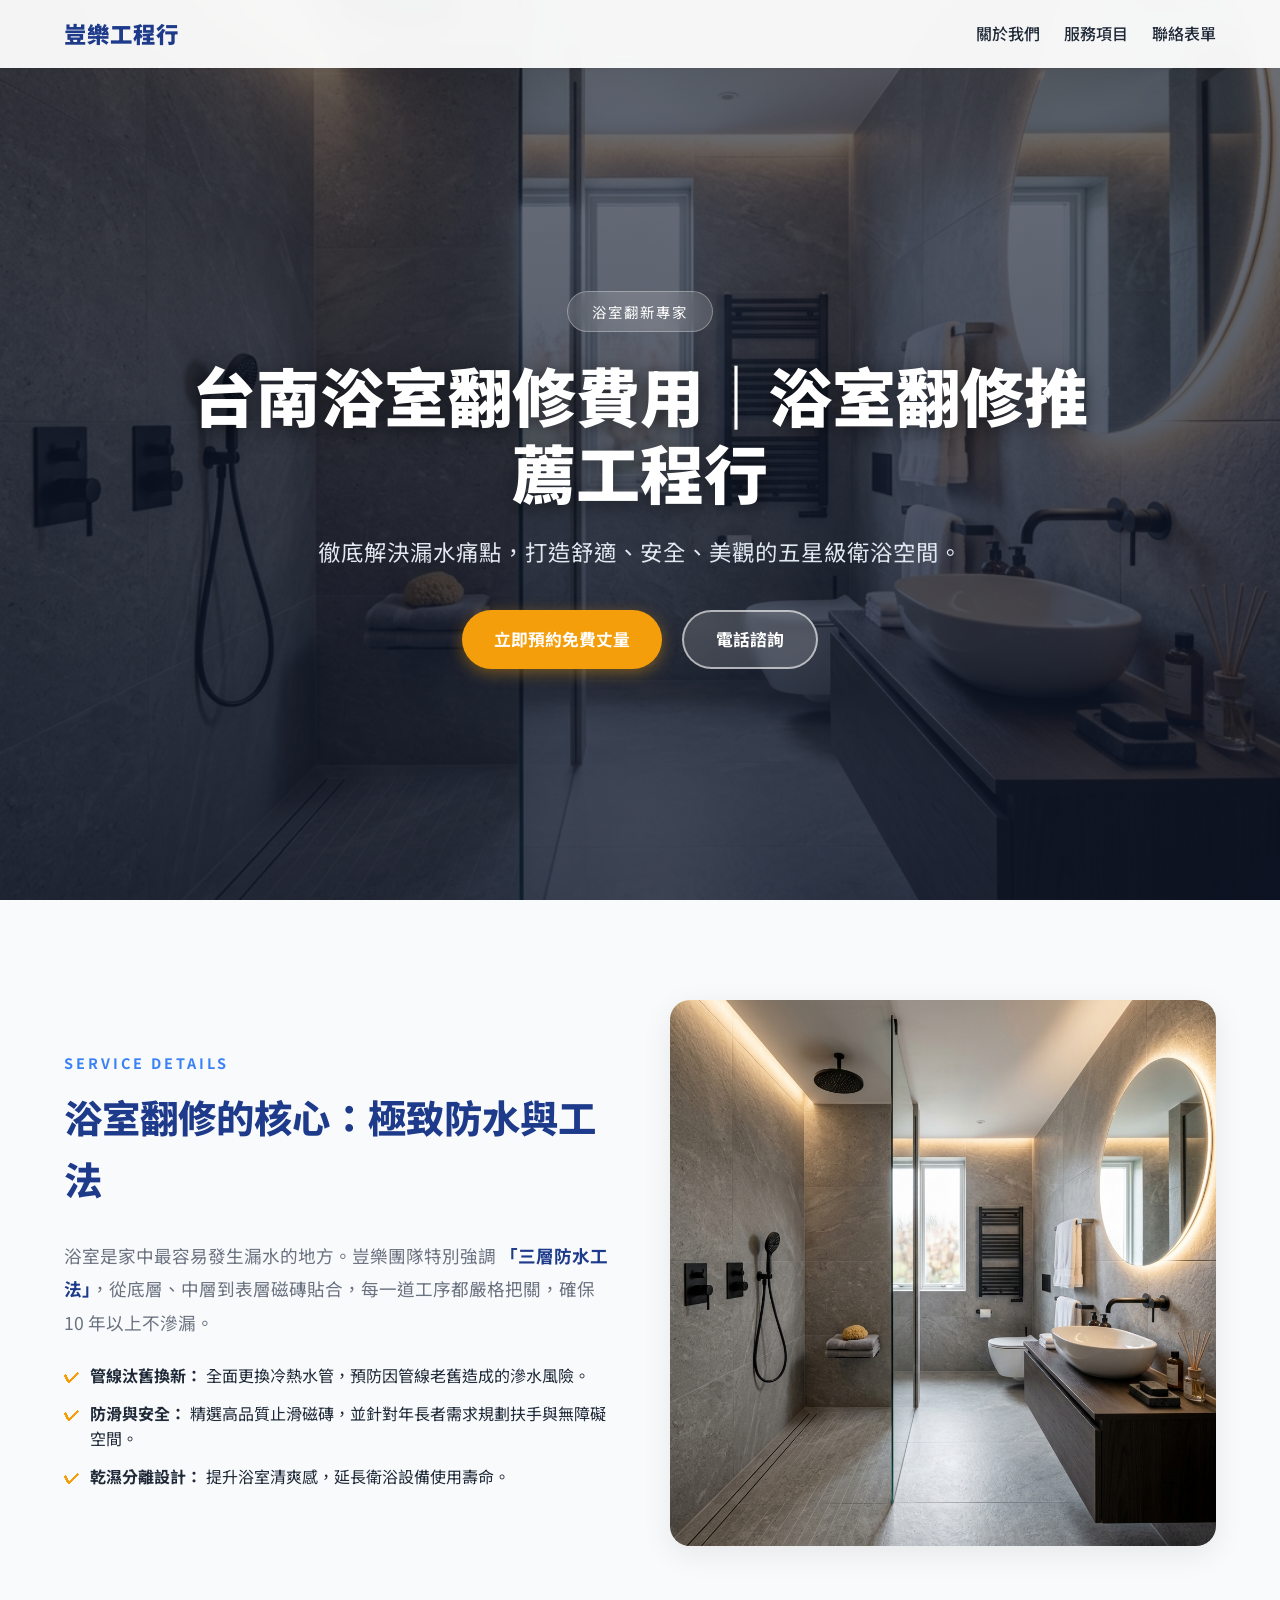
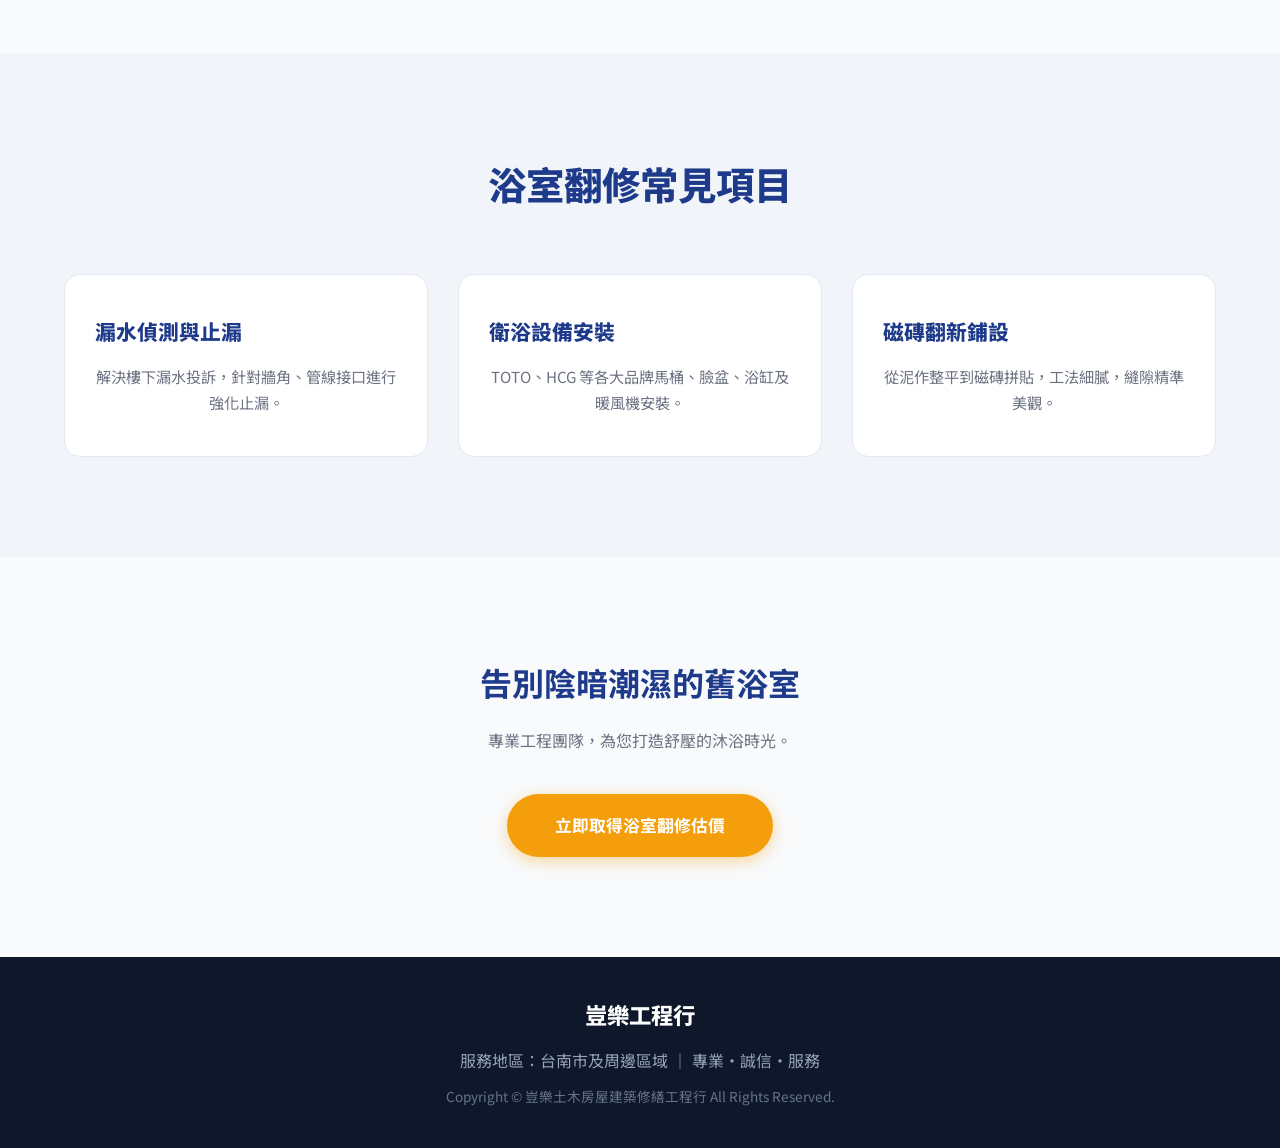
==== bathroom.html @ 46200ea0 "refactor: update structure and layout consistency across all project pages" ====
<!DOCTYPE html>
<html lang="zh-TW">
<head>
  <!-- Google tag (gtag.js) -->
  <script async src="https://www.googletagmanager.com/gtag/js?id=AW-18885428591"></script>
  <script>
    window.dataLayer = window.dataLayer || [];
    function gtag(){dataLayer.push(arguments);}
    gtag('js', new Date());
    gtag('config', 'G-RPTY6TW3ZX');
    gtag('config', 'AW-18885428591');
  </script>
  <!-- 點選通話轉換追蹤函數 -->
  <script>
  function gtag_report_conversion(url) {
    var callback = function () {
      if (typeof(url) != 'undefined') {
        window.location = url;
      }
    };
    gtag('event', 'conversion', {
        'send_to': 'AW-18055428591/sD1tCIH-5K4cEO_zv6FD',
        'value': 1.0,
        'currency': 'TWD',
        'event_callback': callback
    });
    return false;
  }
  </script>
  <meta charset="UTF-8">
  <meta name="viewport" content="width=device-width, initial-scale=1.0">
  <title>台南浴室翻修費用｜浴室翻修推薦工程行｜豈樂工程行</title>
  <meta name="description" content="台南浴室翻修推薦！專精浴室漏水維修、管線重拉、防水施工與衛浴設備更新。40年在地經驗，提供一站式浴室翻新服務。">
  
  <!-- Preconnect and Google Fonts -->
  <link rel="preconnect" href="https://fonts.googleapis.com">
  <link rel="preconnect" href="https://fonts.gstatic.com" crossorigin>
  <link href="https://fonts.googleapis.com/css2?family=Inter:wght@400;600&family=Noto+Sans+TC:wght@400;500;700;900&display=swap" rel="stylesheet">
  
  <link rel="stylesheet" href="assets/css/style.css">
  <style>
    .service-hero {
      background: linear-gradient(to bottom, rgba(15, 23, 42, 0.6), rgba(15, 23, 42, 0.8)),
                  url('assets/bathroom_hero.png') center/cover no-repeat;
    }
  </style>
</head>
<body>

  <!-- 導覽列 -->
  <nav id="navbar">
    <a href="index.html" class="logo" style="text-decoration: none;">豈樂工程行</a>
    <ul class="nav-links">
      <li><a href="index.html#about">關於我們</a></li>
      <li><a href="index.html#services">服務項目</a></li>
      <li><a href="index.html#contact">聯絡表單</a></li>
    </ul>
  </nav>

  <!-- Service Hero -->
  <header class="hero service-hero">
    <div class="hero-content">
      <div class="hero-badge fade-up">浴室翻新專家</div>
      <h1 class="fade-up">台南浴室翻修費用｜浴室翻修推薦工程行</h1>
      <p class="subtitle fade-up">
        徹底解決漏水痛點，打造舒適、安全、美觀的五星級衛浴空間。
      </p>
      <div class="hero-actions fade-up">
        <a href="index.html#contact" class="btn btn-primary">立即預約免費丈量</a>
        <a href="tel:0900019725" class="btn btn-secondary" onclick="return gtag_report_conversion('tel:0900019725');">電話諮詢</a>
      </div>
    </div>
  </header>

  <!-- 服務內容說明 -->
  <section class="section">
    <div class="container">
      <div class="about-wrap">
        <div class="about-text fade-up">
          <div class="section-header" style="text-align: left; margin-bottom: 30px;">
            <span class="tag">SERVICE DETAILS</span>
            <h2>浴室翻修的核心：極致防水與工法</h2>
          </div>
          <p>
            浴室是家中最容易發生漏水的地方。豈樂團隊特別強調 <span class="highlight">「三層防水工法」</span>，從底層、中層到表層磁磚貼合，每一道工序都嚴格把關，確保 10 年以上不滲漏。
          </p>
          <ul style="list-style: none; margin-top: 20px;">
            <li style="margin-bottom: 12px; display: flex; align-items: flex-start; gap: 10px;">
              <span style="color: var(--accent);">✔</span>
              <span><strong>管線汰舊換新：</strong> 全面更換冷熱水管，預防因管線老舊造成的滲水風險。</span>
            </li>
            <li style="margin-bottom: 12px; display: flex; align-items: flex-start; gap: 10px;">
              <span style="color: var(--accent);">✔</span>
              <span><strong>防滑與安全：</strong> 精選高品質止滑磁磚，並針對年長者需求規劃扶手與無障礙空間。</span>
            </li>
            <li style="margin-bottom: 12px; display: flex; align-items: flex-start; gap: 10px;">
              <span style="color: var(--accent);">✔</span>
              <span><strong>乾濕分離設計：</strong> 提升浴室清爽感，延長衛浴設備使用壽命。</span>
            </li>
          </ul>
        </div>
        <div class="about-image fade-up">
          <img src="assets/bathroom_hero.png" alt="浴室翻新示意圖" style="width: 100%; border-radius: 20px; box-shadow: var(--shadow-md);">
        </div>
      </div>
    </div>
  </section>

  <!-- 核心價值區塊 -->
  <section class="section" style="background: #f1f5f9; color: var(--text-main); text-align: center;">
    <div class="container">
      <div class="section-header">
        <h2>浴室翻修常見項目</h2>
      </div>
      <div class="service-grid">
        <div class="service-card" style="background: #fff;">
          <h3 class="service-title">漏水偵測與止漏</h3>
          <p class="service-desc">解決樓下漏水投訴，針對牆角、管線接口進行強化止漏。</p>
        </div>
        <div class="service-card" style="background: #fff;">
          <h3 class="service-title">衛浴設備安裝</h3>
          <p class="service-desc">TOTO、HCG 等各大品牌馬桶、臉盆、浴缸及暖風機安裝。</p>
        </div>
        <div class="service-card" style="background: #fff;">
          <h3 class="service-title">磁磚翻新鋪設</h3>
          <p class="service-desc">從泥作整平到磁磚拼貼，工法細膩，縫隙精準美觀。</p>
        </div>
      </div>
    </div>
  </section>

  <!-- CTA -->
  <section class="section" style="text-align: center;">
    <div class="container">
      <h2 style="font-size: 2rem; margin-bottom: 20px; color: var(--primary);">告別陰暗潮濕的舊浴室</h2>
      <p style="color: var(--text-muted); margin-bottom: 40px;">專業工程團隊，為您打造舒壓的沐浴時光。</p>
      <a href="index.html#contact" class="btn btn-primary" style="padding: 18px 48px;">立即取得浴室翻修估價</a>
    </div>
  </section>

  <!-- 頁尾 -->
  <footer>
    <div class="logo-bottom">豈樂工程行</div>
    <p style="margin-bottom: 12px;">服務地區：台南市及周邊區域 ｜ 專業・誠信・服務</p>
    <p style="font-size: 0.85rem; color: #64748b;">Copyright &copy; 豈樂土木房屋建築修繕工程行 All Rights Reserved.</p>
  </footer>

  <script src="assets/js/main.js"></script>
</body>
</html>
---- assets/css/style.css ----
/* ── 設計系統與通用設定 ── */
:root {
  --primary: #1e3a8a;       /* 沉穩深藍 */
  --primary-light: #3b82f6; /* 清新亮藍 */
  --accent: #f59e0b;        /* 活力暖橘 */
  --accent-hover: #d97706;  /* 暖橘懸停 */
  --text-main: #1f2937;
  --text-muted: #6b7280;
  --bg-light: #f8fafc;
  --bg-white: #ffffff;
  --surface-border: #e2e8f0;
  --shadow-sm: 0 1px 3px rgba(0,0,0,0.05);
  --shadow-md: 0 8px 30px rgba(0,0,0,0.08);
  --transition: all 0.3s cubic-bezier(0.4, 0, 0.2, 1);
}

* { box-sizing: border-box; margin: 0; padding: 0; }

html {
  scroll-behavior: smooth;
}

body {
  font-family: 'Noto Sans TC', 'Inter', sans-serif;
  color: var(--text-main);
  background-color: var(--bg-light);
  line-height: 1.6;
  overflow-x: hidden;
}

/* ── 導覽列 ── */
nav {
  position: fixed;
  top: 0; left: 0; width: 100%;
  background: rgba(255, 255, 255, 0.95);
  backdrop-filter: blur(10px);
  box-shadow: var(--shadow-sm);
  z-index: 1000;
  padding: 16px 5%;
  display: flex;
  justify-content: space-between;
  align-items: center;
  transition: var(--transition);
}

.logo {
  font-size: 1.4rem;
  font-weight: 900;
  color: var(--primary);
  letter-spacing: 1px;
}

.nav-links {
  display: flex;
  gap: 24px;
  list-style: none;
}

.nav-links a {
  text-decoration: none;
  color: var(--text-main);
  font-weight: 500;
  font-size: 1rem;
  transition: var(--transition);
}

.nav-links a:hover {
  color: var(--primary-light);
}

/* ── 按鈕共通樣式 ── */
.btn {
  display: inline-flex;
  align-items: center;
  justify-content: center;
  padding: 14px 32px;
  border-radius: 50px;
  font-size: 1.05rem;
  font-weight: 700;
  text-decoration: none;
  cursor: pointer;
  transition: var(--transition);
  border: none;
}

.btn-primary {
  background: var(--accent);
  color: #fff;
  box-shadow: 0 4px 15px rgba(245, 158, 11, 0.4);
}

.btn-primary:hover {
  background: var(--accent-hover);
  transform: translateY(-2px);
  box-shadow: 0 6px 20px rgba(245, 158, 11, 0.6);
}

.btn-secondary {
  background: rgba(255, 255, 255, 0.15);
  color: #fff;
  backdrop-filter: blur(5px);
  border: 2px solid rgba(255, 255, 255, 0.6);
}

.btn-secondary:hover {
  background: #fff;
  color: var(--primary);
  transform: translateY(-2px);
}

/* ── Hero 首屏主視覺 ── */
.hero {
  position: relative;
  min-height: 100vh;
  display: flex;
  align-items: center;
  justify-content: center;
  text-align: center;
  padding: 120px 20px 60px;
  background: linear-gradient(to bottom, rgba(15, 23, 42, 0.7), rgba(15, 23, 42, 0.9)),
              url('../hero_bg.png') center/cover no-repeat;
  color: #fff;
}

.hero-content {
  max-width: 900px;
  z-index: 2;
}

.hero-badge {
  display: inline-flex;
  background: rgba(255, 255, 255, 0.15);
  border: 1px solid rgba(255, 255, 255, 0.3);
  padding: 8px 24px;
  border-radius: 50px;
  font-size: 0.9rem;
  letter-spacing: 2px;
  margin-bottom: 24px;
  backdrop-filter: blur(10px);
}

.hero h1 {
  font-size: clamp(2.5rem, 5vw, 4rem);
  font-weight: 900;
  line-height: 1.2;
  margin-bottom: 24px;
  text-shadow: 0 4px 20px rgba(0,0,0,0.5);
}

.hero p.subtitle {
  font-size: clamp(1.1rem, 2vw, 1.4rem);
  font-weight: 400;
  color: #e2e8f0;
  margin-bottom: 40px;
  letter-spacing: 1px;
}

.hero-actions {
  display: flex;
  gap: 20px;
  justify-content: center;
  flex-wrap: wrap;
}

/* ── 區塊共用設定 ── */
.section {
  padding: 100px 5%;
}

.section-header {
  text-align: center;
  margin-bottom: 60px;
}

.section-header .tag {
  font-size: 0.9rem;
  color: var(--primary-light);
  font-weight: 700;
  letter-spacing: 3px;
  text-transform: uppercase;
  margin-bottom: 12px;
  display: block;
}

.section-header h2 {
  font-size: 2.4rem;
  font-weight: 800;
  color: var(--primary);
}

.container {
  max-width: 1200px;
  margin: 0 auto;
}

/* ── 關於我們 (About) ── */
.about-wrap {
  display: grid;
  grid-template-columns: 1fr 1fr;
  gap: 60px;
  align-items: center;
}

.about-text p {
  font-size: 1.1rem;
  line-height: 1.9;
  color: var(--text-muted);
  margin-bottom: 24px;
}

.highlight {
  font-weight: 700;
  color: var(--primary);
}

.trust-badges {
  display: flex;
  flex-direction: column;
  gap: 16px;
  margin-top: 32px;
}

.trust-badge {
  display: flex;
  align-items: center;
  padding: 20px;
  background: var(--bg-white);
  border-radius: 12px;
  box-shadow: var(--shadow-sm);
  border-left: 4px solid var(--accent);
  transition: var(--transition);
}

.trust-badge:hover {
  box-shadow: var(--shadow-md);
  transform: translateX(5px);
}

.trust-icon {
  font-size: 2rem;
  margin-right: 20px;
}

.trust-info h4 {
  font-size: 1.1rem;
  color: var(--primary);
  margin-bottom: 4px;
}

.trust-info p {
  font-size: 0.9rem;
  color: var(--text-muted);
  margin: 0;
}

/* ── 服務項目 (Services) ── */
.services {
  background: var(--bg-white);
}

.service-grid {
  display: grid;
  grid-template-columns: repeat(auto-fit, minmax(300px, 1fr));
  gap: 30px;
}

.service-card {
  background: var(--bg-white);
  border: 1px solid var(--surface-border);
  border-radius: 16px;
  padding: 40px 30px;
  position: relative;
  overflow: hidden;
  transition: var(--transition);
  cursor: default;
}

.service-card::after {
  content: '';
  position: absolute;
  bottom: 0; left: 0; width: 100%; height: 4px;
  background: var(--primary-light);
  transform: scaleX(0);
  transform-origin: right;
  transition: transform 0.4s ease;
}

.service-card:hover {
  box-shadow: var(--shadow-md);
  transform: translateY(-8px);
  border-color: transparent;
}

.service-card:hover::after {
  transform: scaleX(1);
  transform-origin: left;
}

.service-number {
  font-size: 3rem;
  font-weight: 900;
  color: rgba(30, 58, 138, 0.05); /* extremely faint primary color */
  position: absolute;
  top: 20px; right: 20px;
  line-height: 1;
}

.service-title {
  font-size: 1.3rem;
  font-weight: 800;
  color: var(--primary);
  margin-bottom: 16px;
  display: flex;
  align-items: center;
  gap: 12px;
}

.service-icon {
  font-size: 1.5rem;
}

.service-desc {
  color: var(--text-muted);
  font-size: 0.95rem;
  line-height: 1.7;
}

/* ── 第三方評價版塊 (Google Reviews) ── */
.reviews {
  background: #111827;
  color: #fff;
  text-align: center;
}

.reviews h2 {
  color: #fff;
  margin-bottom: 24px;
}

.reviews p {
  font-size: 1.1rem;
  color: #94a3b8;
  max-width: 700px;
  margin: 0 auto 40px;
}

.google-badge-large {
  display: inline-flex;
  flex-direction: column;
  align-items: center;
  background: rgba(255, 255, 255, 0.05);
  border: 1px solid rgba(255, 255, 255, 0.1);
  padding: 40px 60px;
  border-radius: 20px;
  text-decoration: none;
  transition: var(--transition);
}

.google-badge-large:hover {
  background: rgba(255, 255, 255, 0.1);
  transform: translateY(-5px);
  box-shadow: 0 20px 40px rgba(0,0,0,0.4);
}

.stars {
  color: #fbbf24;
  font-size: 2.5rem;
  letter-spacing: 5px;
  margin-bottom: 16px;
}

.google-text {
  font-size: 1.4rem;
  font-weight: 700;
  color: #fff;
}

.google-subtext {
  font-size: 0.9rem;
  color: #94a3b8;
  margin-top: 8px;
}

/* ── 聯絡與表單區塊 (Contact & Form) ── */
.contact-section {
  background: var(--bg-light);
}

.contact-wrapper {
  display: grid;
  grid-template-columns: 1fr 1fr;
  gap: 60px;
  background: var(--bg-white);
  border-radius: 24px;
  box-shadow: var(--shadow-md);
  overflow: hidden;
}

.contact-info-panel {
  background: var(--primary);
  color: #fff;
  padding: 60px 40px;
}

.contact-info-panel h3 {
  font-size: 1.8rem;
  margin-bottom: 32px;
}

.contact-item {
  display: flex;
  align-items: flex-start;
  margin-bottom: 28px;
  gap: 16px;
}

.contact-item .icon {
  font-size: 1.4rem;
  width: 40px; height: 40px;
  background: rgba(255, 255, 255, 0.1);
  display: flex; align-items: center; justify-content: center;
  border-radius: 50%;
}

.contact-item-text span {
  display: block;
  font-size: 0.85rem;
  color: #cbd5e1;
  margin-bottom: 4px;
}

.contact-item-text strong {
  font-size: 1.1rem;
  font-weight: 500;
  color: #fff;
}

.contact-form-panel {
  padding: 60px 40px;
}

.contact-form-panel h3 {
  font-size: 1.6rem;
  color: var(--primary);
  margin-bottom: 12px;
}

.contact-form-panel p {
  color: var(--text-muted);
  margin-bottom: 32px;
}

.form-group {
  margin-bottom: 24px;
}

.form-group label {
  display: block;
  font-weight: 600;
  font-size: 0.95rem;
  margin-bottom: 8px;
  color: var(--text-main);
}

.form-control {
  width: 100%;
  padding: 14px 16px;
  border: 1px solid var(--surface-border);
  border-radius: 8px;
  font-size: 1rem;
  font-family: inherit;
  transition: var(--transition);
  background: var(--bg-light);
}

.form-control:focus {
  outline: none;
  border-color: var(--primary-light);
  box-shadow: 0 0 0 3px rgba(59, 130, 246, 0.15);
  background: var(--bg-white);
}

textarea.form-control {
  resize: vertical;
  min-height: 120px;
}

.submit-btn {
  width: 100%;
  padding: 16px;
  font-size: 1.1rem;
}

/* ── 頁尾 (Footer) ── */
footer {
  background: #0f172a;
  padding: 40px 20px;
  text-align: center;
  color: #94a3b8;
}

footer .logo-bottom {
  font-size: 1.4rem;
  font-weight: 800;
  color: #fff;
  margin-bottom: 16px;
}

/* ── 區段動畫 ── */
.fade-up {
  opacity: 0;
  transform: translateY(30px);
  transition: opacity 0.8s ease-out, transform 0.8s ease-out;
}
.fade-up.visible {
  opacity: 1;
  transform: translateY(0);
}

/* ── RWD 響應式 ── */
@media (max-width: 900px) {
  .about-wrap, .contact-wrapper {
    grid-template-columns: 1fr;
  }
  .nav-links { display: none; } /* 漢堡選單於精簡版先隱藏或做其他處理 */
}

@media (max-width: 600px) {
  .hero { padding-top: 100px; padding-bottom: 40px; }
  .contact-info-panel, .contact-form-panel { padding: 40px 20px; }
  .section { padding: 60px 5%; }
}

/* ── 施工案例 (Portfolio) ── */
.portfolio-section {
  background: var(--bg-light);
}

.portfolio-grid {
  display: grid;
  grid-template-columns: repeat(auto-fit, minmax(320px, 1fr));
  gap: 40px;
  margin-bottom: 60px;
}

.portfolio-item {
  background: var(--bg-white);
  border-radius: 20px;
  overflow: hidden;
  box-shadow: var(--shadow-md);
  transition: var(--transition);
}

.portfolio-item:hover {
  transform: translateY(-6px);
  box-shadow: 0 16px 40px rgba(0,0,0,0.12);
}

/* Before/After 比較器 */
.compare-wrapper {
  position: relative;
  user-select: none;
}

.compare-container {
  position: relative;
  width: 100%;
  overflow: hidden;
  aspect-ratio: 4 / 3;
  cursor: col-resize;
}

.compare-container .img-before {
  display: block;
  width: 100%;
  height: 100%;
  object-fit: cover;
  position: absolute;
  top: 0; left: 0;
}

.compare-container .img-after-wrap {
  position: absolute;
  top: 0; left: 0;
  height: 100%;
  width: 50%;
  overflow: hidden;
  transition: none;
}

.compare-container .img-after-wrap img {
  display: block;
  width: 100vw;
  max-width: 800px;
  height: 100%;
  object-fit: cover;
  object-position: left center;
}

.compare-divider {
  position: absolute;
  top: 0;
  left: 50%;
  width: 3px;
  height: 100%;
  background: #fff;
  transform: translateX(-50%);
  box-shadow: 0 0 8px rgba(0,0,0,0.4);
  transition: none;
  z-index: 10;
}

.compare-handle {
  position: absolute;
  top: 50%;
  left: 50%;
  transform: translate(-50%, -50%);
  width: 44px;
  height: 44px;
  border-radius: 50%;
  background: #fff;
  box-shadow: 0 4px 16px rgba(0,0,0,0.3);
  display: flex;
  align-items: center;
  justify-content: center;
  font-size: 1.2rem;
  color: var(--primary);
  cursor: col-resize;
  transition: transform 0.2s ease;
}

.compare-handle:hover {
  transform: translate(-50%, -50%) scale(1.15);
}

.compare-labels {
  position: absolute;
  bottom: 12px;
  left: 0; right: 0;
  display: flex;
  justify-content: space-between;
  pointer-events: none;
  z-index: 20;
  padding: 0 14px;
}

.compare-labels span {
  background: rgba(0,0,0,0.55);
  color: #fff;
  font-size: 0.78rem;
  font-weight: 700;
  letter-spacing: 1px;
  padding: 4px 12px;
  border-radius: 20px;
  backdrop-filter: blur(4px);
}

.portfolio-info {
  padding: 20px 24px;
  border-top: 1px solid var(--surface-border);
}

.portfolio-info h3 {
  font-size: 1.1rem;
  font-weight: 800;
  color: var(--primary);
  margin-bottom: 4px;
}

.portfolio-info p {
  font-size: 0.9rem;
  color: var(--text-muted);
  margin: 0;
}

/* 北區透天翻修 輪播 */
.gallery-block {
  background: var(--bg-white);
  border-radius: 20px;
  box-shadow: var(--shadow-md);
  overflow: hidden;
}

.gallery-block-header {
  padding: 24px 30px 16px;
  border-bottom: 1px solid var(--surface-border);
}

.gallery-block-header h3 {
  font-size: 1.2rem;
  font-weight: 800;
  color: var(--primary);
  margin-bottom: 4px;
}

.gallery-block-header p {
  font-size: 0.9rem;
  color: var(--text-muted);
  margin: 0;
}

.carousel-track-wrap {
  position: relative;
  overflow: hidden;
}

.carousel-track {
  display: flex;
  transition: transform 0.5s cubic-bezier(0.4, 0, 0.2, 1);
}

.carousel-track-wrap {
  background: #1a2035;
}

.carousel-track img {
  min-width: 100%;
  height: 520px;
  object-fit: contain;
  object-position: center;
  display: block;
  background: #1a2035;
}

.carousel-controls {
  display: flex;
  align-items: center;
  justify-content: center;
  gap: 16px;
  padding: 16px;
  background: var(--bg-white);
}

.carousel-btn {
  width: 40px;
  height: 40px;
  border-radius: 50%;
  border: 2px solid var(--surface-border);
  background: var(--bg-white);
  color: var(--primary);
  font-size: 1.1rem;
  cursor: pointer;
  transition: var(--transition);
  display: flex;
  align-items: center;
  justify-content: center;
}

.carousel-btn:hover {
  background: var(--primary);
  color: #fff;
  border-color: var(--primary);
}

.carousel-dots {
  display: flex;
  gap: 8px;
}

.carousel-dot {
  width: 8px;
  height: 8px;
  border-radius: 50%;
  background: var(--surface-border);
  cursor: pointer;
  transition: var(--transition);
}

.carousel-dot.active {
  background: var(--primary);
  width: 24px;
  border-radius: 4px;
}

@media (max-width: 600px) {
  .compare-container { aspect-ratio: 1 / 1; }
  .carousel-track img { height: 420px; }
}

/* ── 無障礙隱藏 (SEO 可見、視覺隱藏) ── */
.sr-only {
  position: absolute;
  width: 1px;
  height: 1px;
  padding: 0;
  margin: -1px;
  overflow: hidden;
  clip: rect(0, 0, 0, 0);
  white-space: nowrap;
  border: 0;
}
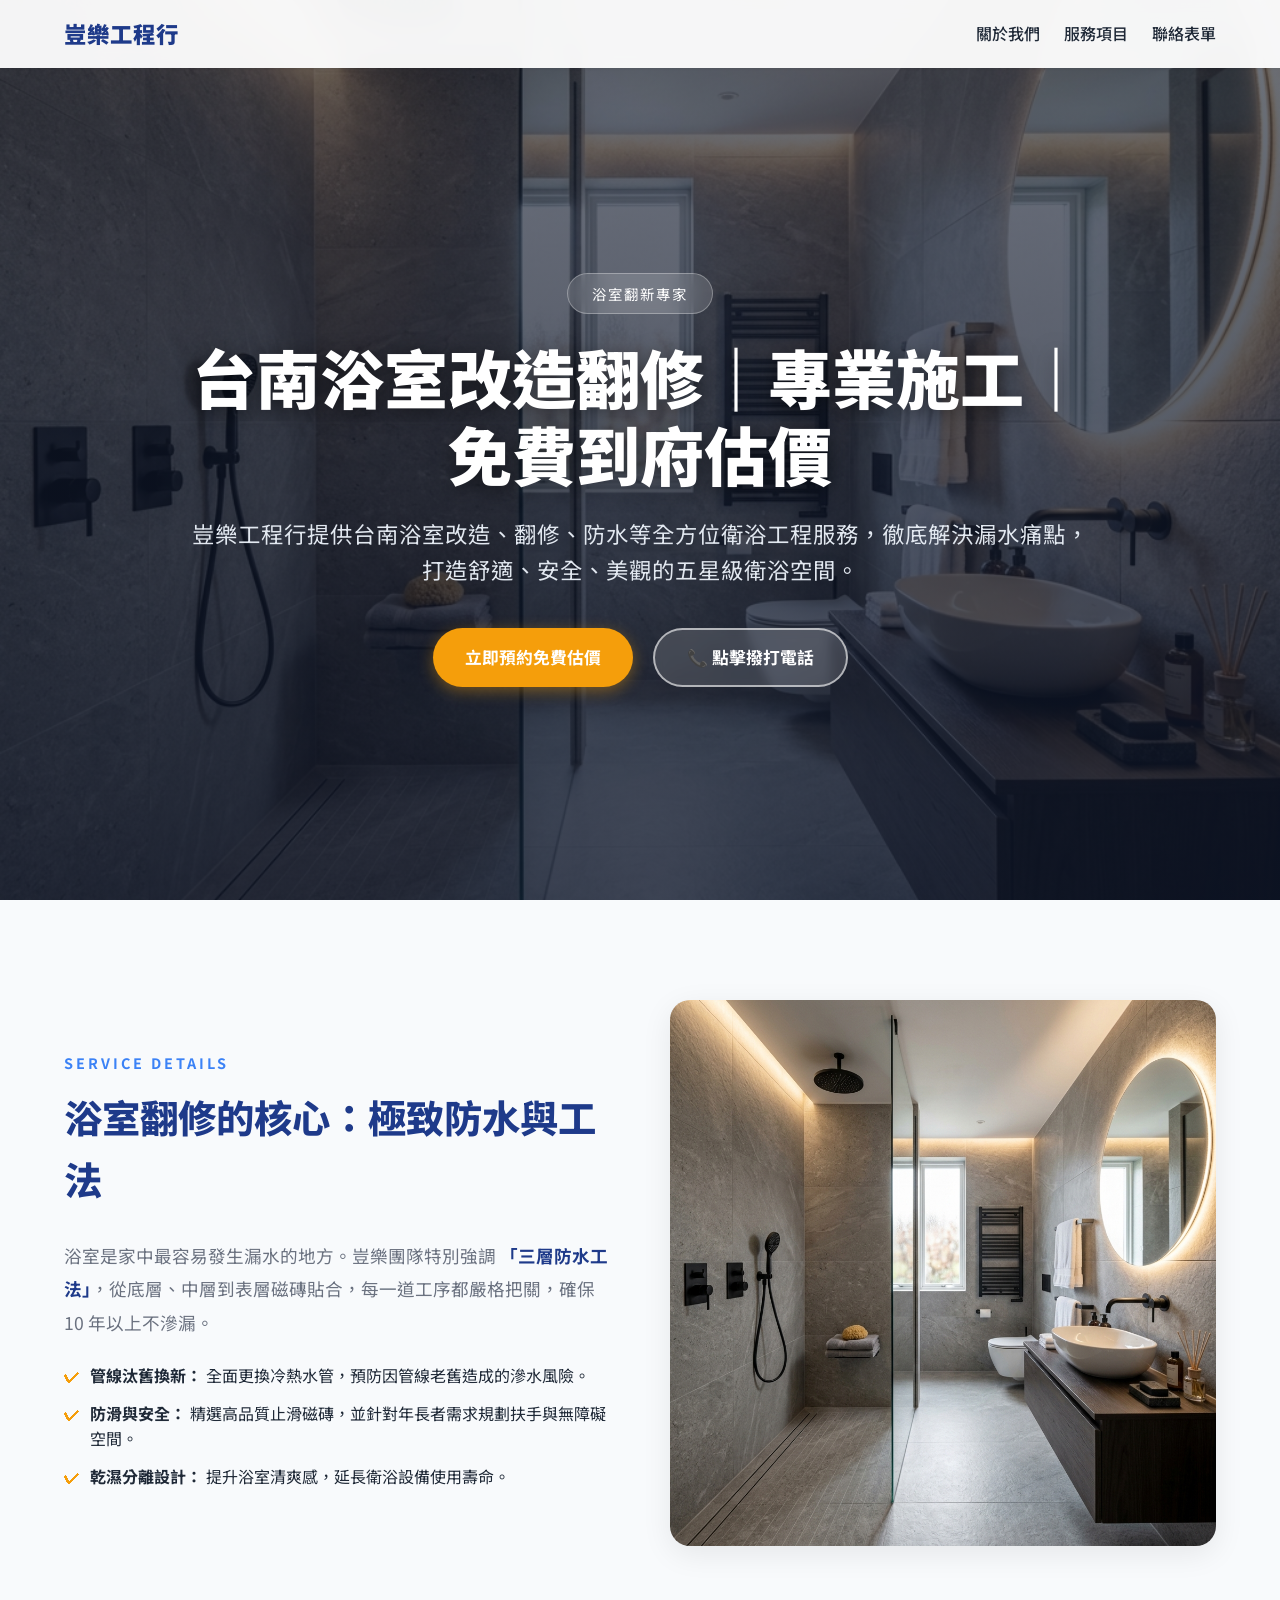
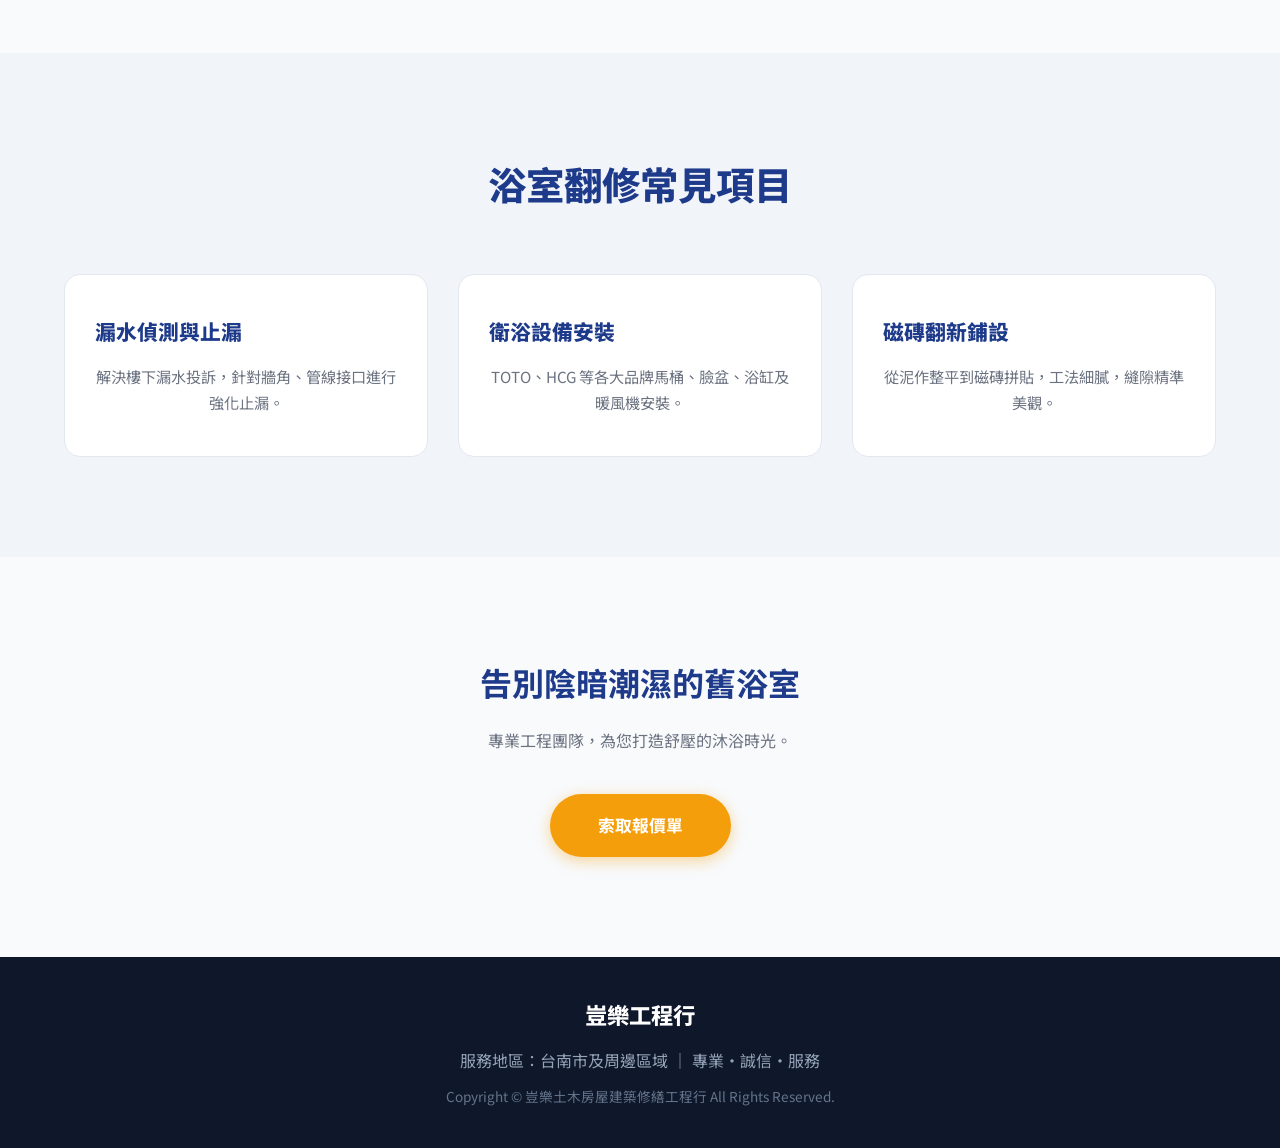
==== commit d3d5f918: "feat: add main.js to implement scroll animations, compare sliders, carousels, and form submission lo" ====
--- a/bathroom.html
+++ b/bathroom.html
@@ -2,13 +2,13 @@
 <html lang="zh-TW">
 <head>
   <!-- Google tag (gtag.js) -->
-  <script async src="https://www.googletagmanager.com/gtag/js?id=AW-18885428591"></script>
+  <script async src="https://www.googletagmanager.com/gtag/js?id=AW-18055428591"></script>
   <script>
     window.dataLayer = window.dataLayer || [];
     function gtag(){dataLayer.push(arguments);}
     gtag('js', new Date());
     gtag('config', 'G-RPTY6TW3ZX');
-    gtag('config', 'AW-18885428591');
+    gtag('config', 'AW-18055428591');
   </script>
   <!-- 點選通話轉換追蹤函數 -->
   <script>
@@ -18,6 +18,10 @@
         window.location = url;
       }
     };
+    gtag('event', 'click_phone', {
+      'event_category': 'Contact',
+      'event_label': 'Phone Call'
+    });
     gtag('event', 'conversion', {
         'send_to': 'AW-18055428591/sD1tCIH-5K4cEO_zv6FD',
         'value': 1.0,
@@ -61,13 +65,13 @@
   <header class="hero service-hero">
     <div class="hero-content">
       <div class="hero-badge fade-up">浴室翻新專家</div>
-      <h1 class="fade-up">台南浴室翻修費用｜浴室翻修推薦工程行</h1>
+      <h1 class="fade-up">台南浴室改造翻修｜專業施工｜免費到府估價</h1>
       <p class="subtitle fade-up">
-        徹底解決漏水痛點，打造舒適、安全、美觀的五星級衛浴空間。
+        豈樂工程行提供台南浴室改造、翻修、防水等全方位衛浴工程服務，徹底解決漏水痛點，打造舒適、安全、美觀的五星級衛浴空間。
       </p>
       <div class="hero-actions fade-up">
-        <a href="index.html#contact" class="btn btn-primary">立即預約免費丈量</a>
-        <a href="tel:0900019725" class="btn btn-secondary" onclick="return gtag_report_conversion('tel:0900019725');">電話諮詢</a>
+        <a href="index.html?service=bathroom#contact" class="btn btn-primary">立即預約免費估價</a>
+        <a href="tel:0900019725" class="btn btn-secondary" onclick="return gtag_report_conversion('tel:0900019725');">📞 點擊撥打電話</a>
       </div>
     </div>
   </header>
@@ -134,7 +138,7 @@
     <div class="container">
       <h2 style="font-size: 2rem; margin-bottom: 20px; color: var(--primary);">告別陰暗潮濕的舊浴室</h2>
       <p style="color: var(--text-muted); margin-bottom: 40px;">專業工程團隊，為您打造舒壓的沐浴時光。</p>
-      <a href="index.html#contact" class="btn btn-primary" style="padding: 18px 48px;">立即取得浴室翻修估價</a>
+      <a href="index.html?service=bathroom#contact" class="btn btn-primary" style="padding: 18px 48px;">索取報價單</a>
     </div>
   </section>
 
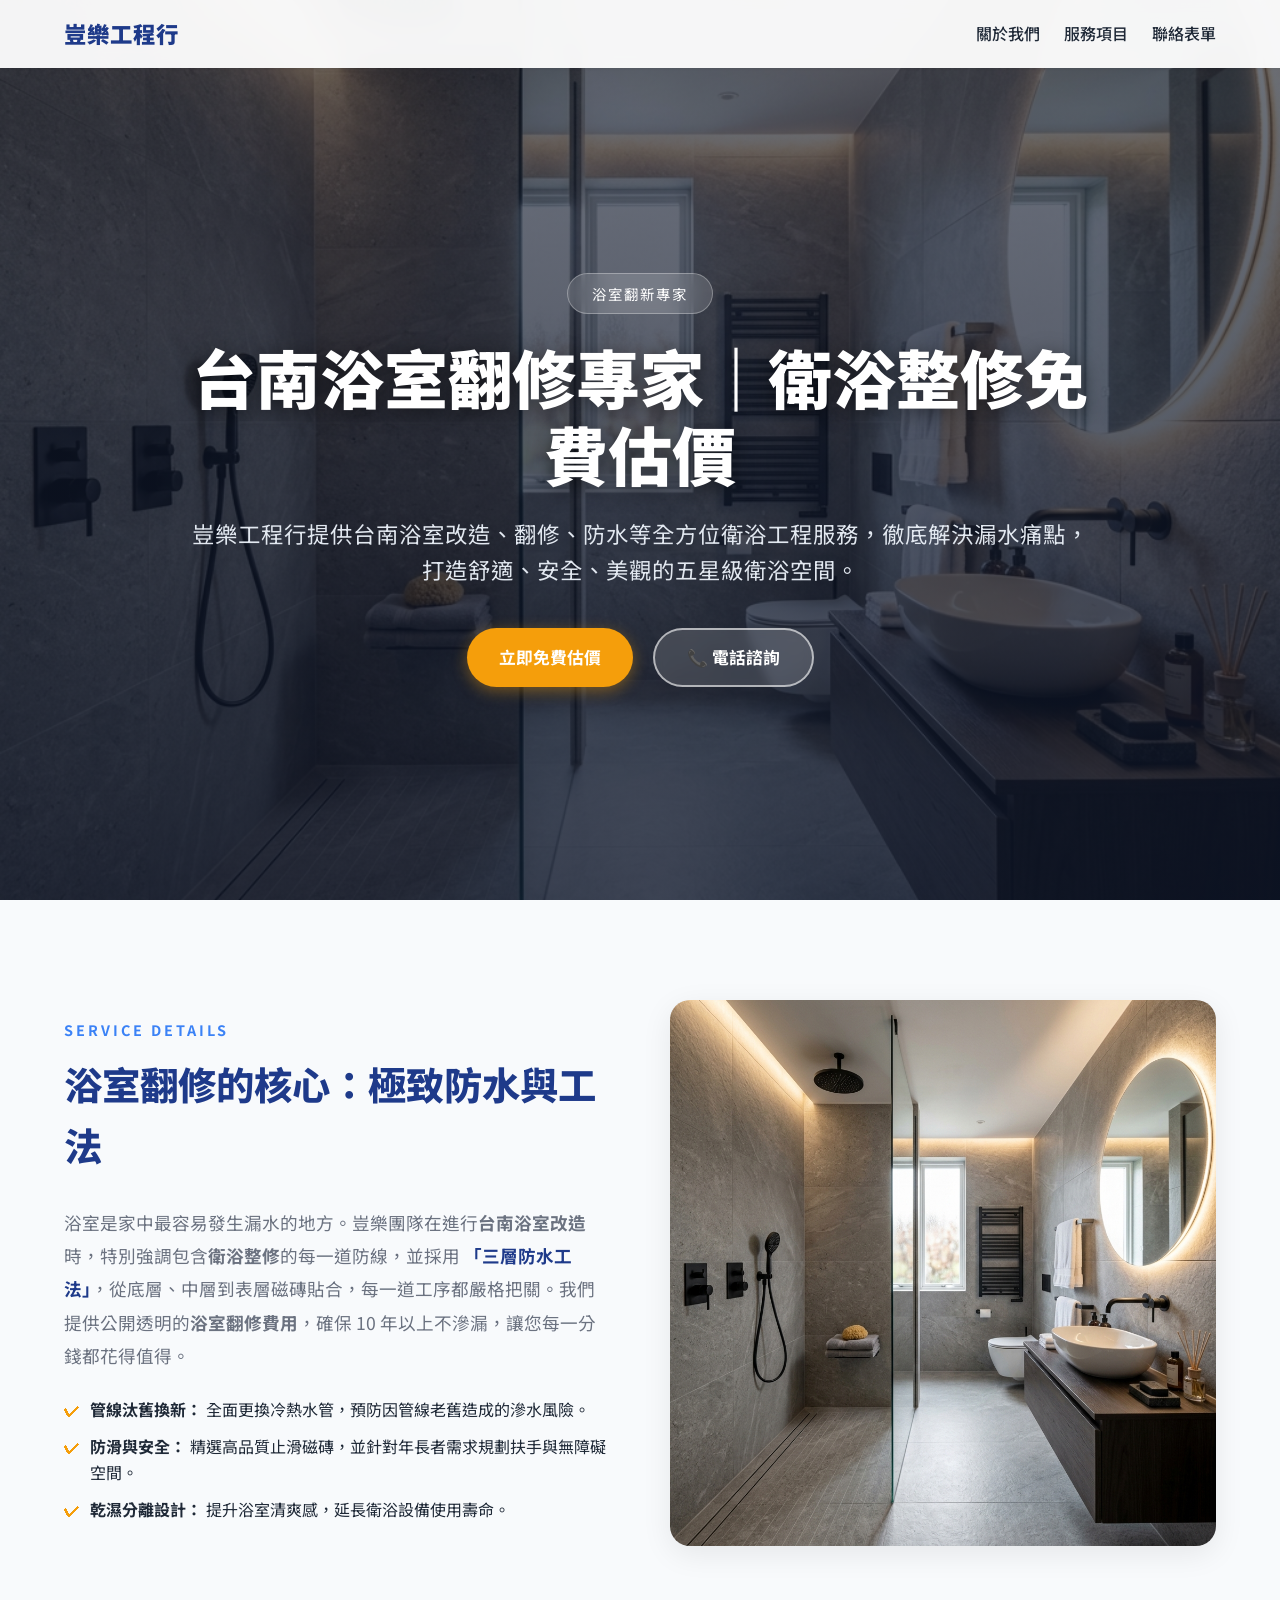
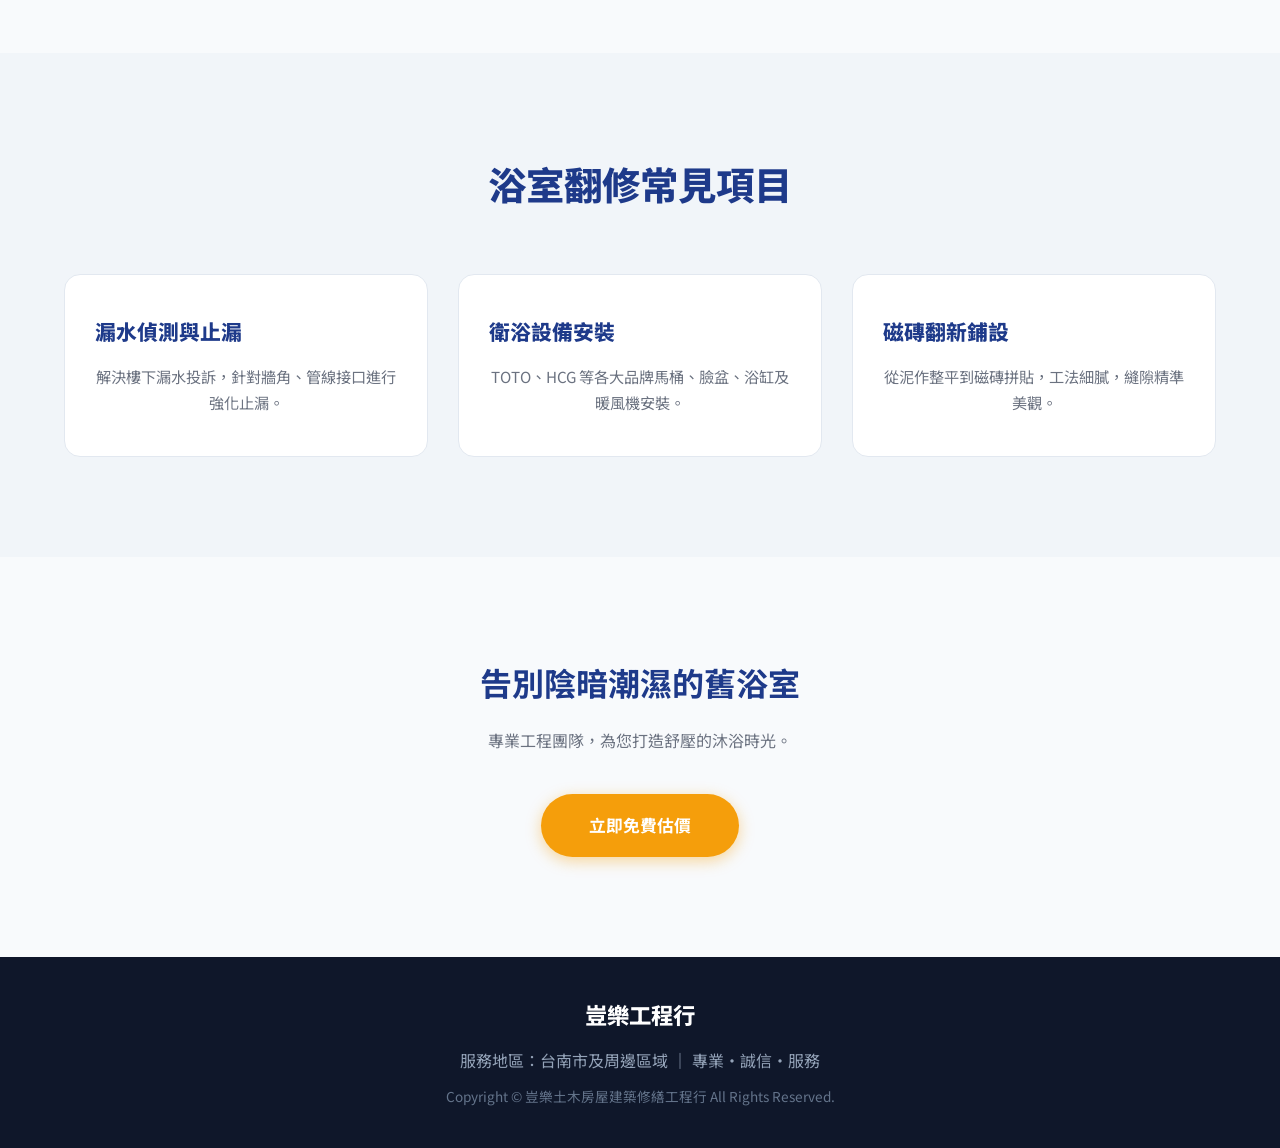
==== commit 28fbbfc8: "perf(seo): 優化到達頁面標題與行動呼籲以提升品質分數" ====
--- a/bathroom.html
+++ b/bathroom.html
@@ -13,28 +13,45 @@
   <!-- 點選通話轉換追蹤函數 -->
   <script>
   function gtag_report_conversion(url) {
-    var callback = function () {
-      if (typeof(url) != 'undefined') {
-        window.location = url;
+    var destination = typeof(url) !== 'undefined' ? url : '';
+    var didNavigate = false;
+
+    function navigate() {
+      if (didNavigate || !destination) {
+        return;
       }
-    };
-    gtag('event', 'click_phone', {
-      'event_category': 'Contact',
-      'event_label': 'Phone Call'
-    });
-    gtag('event', 'conversion', {
-        'send_to': 'AW-18055428591/sD1tCIH-5K4cEO_zv6FD',
-        'value': 1.0,
-        'currency': 'TWD',
-        'event_callback': callback
-    });
+
+      didNavigate = true;
+      window.location = destination;
+    }
+
+    var fallbackTimer = setTimeout(navigate, 300);
+
+    if (typeof gtag === 'function') {
+      gtag('event', 'click_phone', {
+        'event_category': 'Contact',
+        'event_label': 'Phone Call'
+      });
+      gtag('event', 'conversion', {
+          'send_to': 'AW-18055428591/sD1tCIH-5K4cEO_zv6FD',
+          'value': 1.0,
+          'currency': 'TWD',
+          'event_callback': function () {
+            clearTimeout(fallbackTimer);
+            navigate();
+          }
+      });
+    } else {
+      navigate();
+    }
+
     return false;
   }
   </script>
   <meta charset="UTF-8">
   <meta name="viewport" content="width=device-width, initial-scale=1.0">
-  <title>台南浴室翻修費用｜浴室翻修推薦工程行｜豈樂工程行</title>
-  <meta name="description" content="台南浴室翻修推薦！專精浴室漏水維修、管線重拉、防水施工與衛浴設備更新。40年在地經驗，提供一站式浴室翻新服務。">
+  <title>台南浴室翻修費用｜衛浴整修推薦｜台南浴室改造｜豈樂工程行</title>
+  <meta name="description" content="台南浴室翻修專家，提供專業浴室改造與衛浴整修服務。透明浴室翻修費用，徹底解決漏水痛點，打造安全舒適的居家衛浴空間。立即免費諮詢！">
   
   <!-- Preconnect and Google Fonts -->
   <link rel="preconnect" href="https://fonts.googleapis.com">
@@ -54,7 +71,12 @@
   <!-- 導覽列 -->
   <nav id="navbar">
     <a href="index.html" class="logo" style="text-decoration: none;">豈樂工程行</a>
-    <ul class="nav-links">
+    <button class="nav-toggle" type="button" aria-label="切換導覽選單" aria-expanded="false" aria-controls="site-nav-links">
+      <span></span>
+      <span></span>
+      <span></span>
+    </button>
+    <ul class="nav-links" id="site-nav-links">
       <li><a href="index.html#about">關於我們</a></li>
       <li><a href="index.html#services">服務項目</a></li>
       <li><a href="index.html#contact">聯絡表單</a></li>
@@ -65,13 +87,13 @@
   <header class="hero service-hero">
     <div class="hero-content">
       <div class="hero-badge fade-up">浴室翻新專家</div>
-      <h1 class="fade-up">台南浴室改造翻修｜專業施工｜免費到府估價</h1>
+      <h1 class="fade-up">台南浴室翻修專家｜衛浴整修免費估價</h1>
       <p class="subtitle fade-up">
         豈樂工程行提供台南浴室改造、翻修、防水等全方位衛浴工程服務，徹底解決漏水痛點，打造舒適、安全、美觀的五星級衛浴空間。
       </p>
       <div class="hero-actions fade-up">
-        <a href="index.html?service=bathroom#contact" class="btn btn-primary">立即預約免費估價</a>
-        <a href="tel:0900019725" class="btn btn-secondary" onclick="return gtag_report_conversion('tel:0900019725');">📞 點擊撥打電話</a>
+        <a href="index.html?service=bathroom#contact" class="btn btn-primary">立即免費估價</a>
+        <a href="tel:0900019725" class="btn btn-secondary" onclick="return gtag_report_conversion('tel:0900019725');">📞 電話諮詢</a>
       </div>
     </div>
   </header>
@@ -86,7 +108,7 @@
             <h2>浴室翻修的核心：極致防水與工法</h2>
           </div>
           <p>
-            浴室是家中最容易發生漏水的地方。豈樂團隊特別強調 <span class="highlight">「三層防水工法」</span>，從底層、中層到表層磁磚貼合，每一道工序都嚴格把關，確保 10 年以上不滲漏。
+            浴室是家中最容易發生漏水的地方。豈樂團隊在進行<strong>台南浴室改造</strong>時，特別強調包含<strong>衛浴整修</strong>的每一道防線，並採用 <span class="highlight">「三層防水工法」</span>，從底層、中層到表層磁磚貼合，每一道工序都嚴格把關。我們提供公開透明的<strong>浴室翻修費用</strong>，確保 10 年以上不滲漏，讓您每一分錢都花得值得。
           </p>
           <ul style="list-style: none; margin-top: 20px;">
             <li style="margin-bottom: 12px; display: flex; align-items: flex-start; gap: 10px;">
@@ -138,7 +160,7 @@
     <div class="container">
       <h2 style="font-size: 2rem; margin-bottom: 20px; color: var(--primary);">告別陰暗潮濕的舊浴室</h2>
       <p style="color: var(--text-muted); margin-bottom: 40px;">專業工程團隊，為您打造舒壓的沐浴時光。</p>
-      <a href="index.html?service=bathroom#contact" class="btn btn-primary" style="padding: 18px 48px;">索取報價單</a>
+      <a href="index.html?service=bathroom#contact" class="btn btn-primary" style="padding: 18px 48px;">立即免費估價</a>
     </div>
   </section>
 
@@ -152,3 +174,4 @@
   <script src="assets/js/main.js"></script>
 </body>
 </html>
+
--- a/assets/css/style.css
+++ b/assets/css/style.css
@@ -40,6 +40,7 @@
   display: flex;
   justify-content: space-between;
   align-items: center;
+  flex-wrap: wrap;
   transition: var(--transition);
 }
 
@@ -66,6 +67,28 @@
 
 .nav-links a:hover {
   color: var(--primary-light);
+}
+
+.nav-toggle {
+  display: none;
+  width: 44px;
+  height: 44px;
+  border: 1px solid var(--surface-border);
+  border-radius: 12px;
+  background: var(--bg-white);
+  cursor: pointer;
+  align-items: center;
+  justify-content: center;
+  gap: 4px;
+  flex-direction: column;
+  margin-left: auto;
+}
+
+.nav-toggle span {
+  width: 18px;
+  height: 2px;
+  background: var(--primary);
+  border-radius: 999px;
 }
 
 /* ── 按鈕共通樣式 ── */
@@ -522,7 +545,22 @@
   .about-wrap, .contact-wrapper {
     grid-template-columns: 1fr;
   }
-  .nav-links { display: none; } /* 漢堡選單於精簡版先隱藏或做其他處理 */
+
+  .nav-toggle {
+    display: inline-flex;
+  }
+
+  .nav-links {
+    display: none;
+    width: 100%;
+    flex-direction: column;
+    gap: 12px;
+    padding-top: 16px;
+  }
+
+  #navbar.nav-open .nav-links {
+    display: flex;
+  }
 }
 
 @media (max-width: 600px) {
@@ -789,3 +827,6 @@
   white-space: nowrap;
   border: 0;
 }
+
+
+
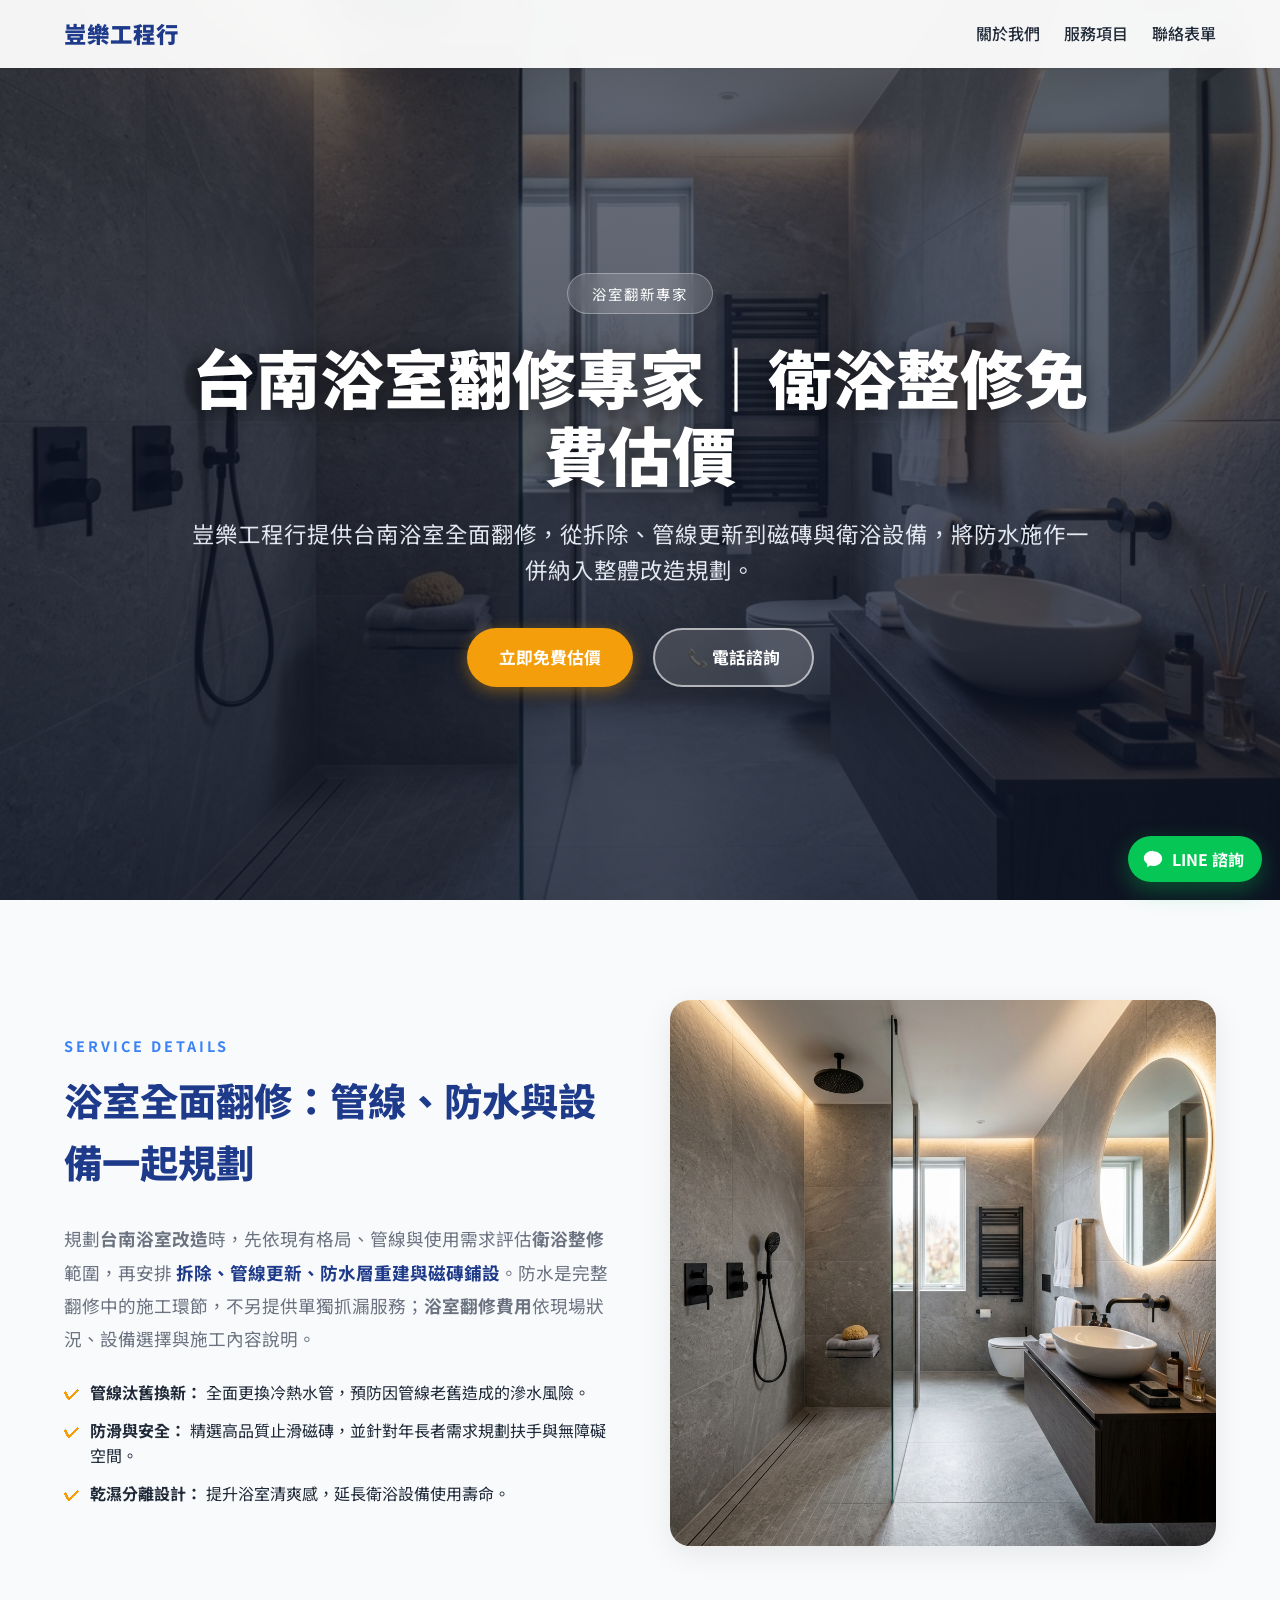
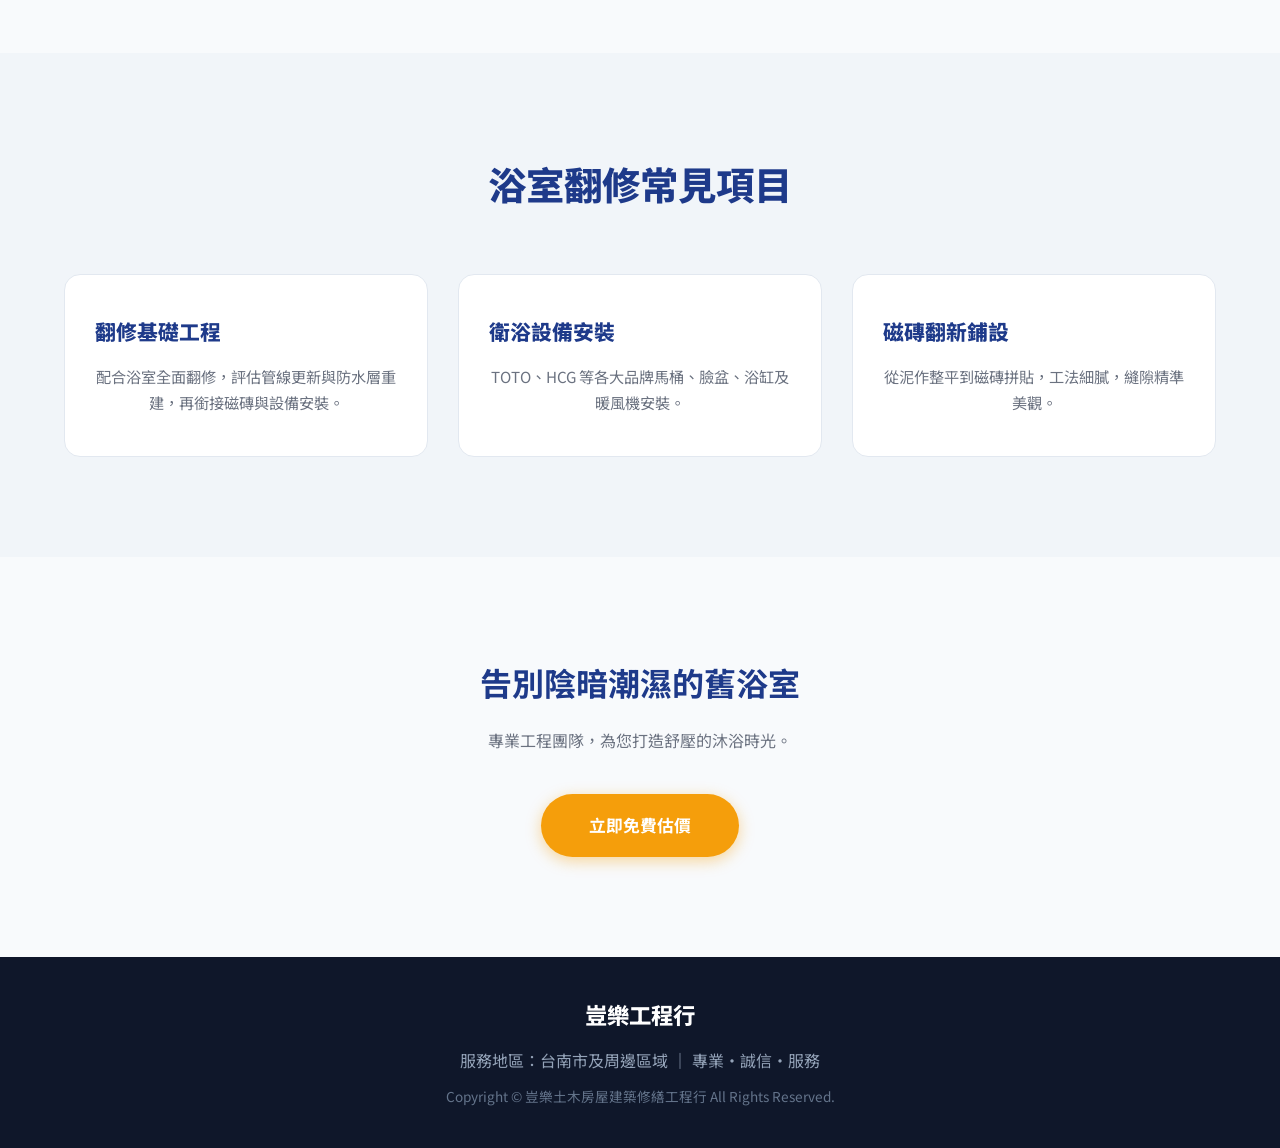
==== commit 41a07d09: "docs: 官網文案聚焦翻修與統包工程" ====
--- a/bathroom.html
+++ b/bathroom.html
@@ -51,7 +51,7 @@
   <meta charset="UTF-8">
   <meta name="viewport" content="width=device-width, initial-scale=1.0">
   <title>台南浴室翻修費用｜衛浴整修推薦｜台南浴室改造｜豈樂工程行</title>
-  <meta name="description" content="台南浴室翻修專家，提供專業浴室改造與衛浴整修服務。透明浴室翻修費用，徹底解決漏水痛點，打造安全舒適的居家衛浴空間。立即免費諮詢！">
+  <meta name="description" content="台南浴室全面翻修，整合拆除、管線更新、防水層重建、磁磚與衛浴設備安裝。依現場狀況規劃翻修內容與費用，歡迎預約評估浴室改造需求。">
   
   <!-- Preconnect and Google Fonts -->
   <link rel="preconnect" href="https://fonts.googleapis.com">
@@ -89,7 +89,7 @@
       <div class="hero-badge fade-up">浴室翻新專家</div>
       <h1 class="fade-up">台南浴室翻修專家｜衛浴整修免費估價</h1>
       <p class="subtitle fade-up">
-        豈樂工程行提供台南浴室改造、翻修、防水等全方位衛浴工程服務，徹底解決漏水痛點，打造舒適、安全、美觀的五星級衛浴空間。
+        豈樂工程行提供台南浴室全面翻修，從拆除、管線更新到磁磚與衛浴設備，將防水施作一併納入整體改造規劃。
       </p>
       <div class="hero-actions fade-up">
         <a href="index.html?service=bathroom#contact" class="btn btn-primary">立即免費估價</a>
@@ -105,10 +105,10 @@
         <div class="about-text fade-up">
           <div class="section-header" style="text-align: left; margin-bottom: 30px;">
             <span class="tag">SERVICE DETAILS</span>
-            <h2>浴室翻修的核心：極致防水與工法</h2>
+            <h2>浴室全面翻修：管線、防水與設備一起規劃</h2>
           </div>
           <p>
-            浴室是家中最容易發生漏水的地方。豈樂團隊在進行<strong>台南浴室改造</strong>時，特別強調包含<strong>衛浴整修</strong>的每一道防線，並採用 <span class="highlight">「三層防水工法」</span>，從底層、中層到表層磁磚貼合，每一道工序都嚴格把關。我們提供公開透明的<strong>浴室翻修費用</strong>，確保 10 年以上不滲漏，讓您每一分錢都花得值得。
+            規劃<strong>台南浴室改造</strong>時，先依現有格局、管線與使用需求評估<strong>衛浴整修</strong>範圍，再安排 <span class="highlight">拆除、管線更新、防水層重建與磁磚鋪設</span>。防水是完整翻修中的施工環節，不另提供單獨抓漏服務；<strong>浴室翻修費用</strong>依現場狀況、設備選擇與施工內容說明。
           </p>
           <ul style="list-style: none; margin-top: 20px;">
             <li style="margin-bottom: 12px; display: flex; align-items: flex-start; gap: 10px;">
@@ -140,8 +140,8 @@
       </div>
       <div class="service-grid">
         <div class="service-card" style="background: #fff;">
-          <h3 class="service-title">漏水偵測與止漏</h3>
-          <p class="service-desc">解決樓下漏水投訴，針對牆角、管線接口進行強化止漏。</p>
+          <h3 class="service-title">翻修基礎工程</h3>
+          <p class="service-desc">配合浴室全面翻修，評估管線更新與防水層重建，再銜接磁磚與設備安裝。</p>
         </div>
         <div class="service-card" style="background: #fff;">
           <h3 class="service-title">衛浴設備安裝</h3>
--- a/assets/css/style.css
+++ b/assets/css/style.css
@@ -514,6 +514,167 @@
   font-size: 1.1rem;
 }
 
+/* ── 諮詢送出回饋 ── */
+.submission-dialog {
+  width: min(560px, calc(100% - 32px));
+  max-width: none;
+  margin: auto;
+  padding: 0;
+  border: 0;
+  border-radius: 28px;
+  background: transparent;
+  color: var(--text-main);
+  box-shadow: 0 24px 80px rgba(15, 23, 42, 0.28);
+  overflow: visible;
+}
+
+.submission-dialog::backdrop {
+  background: rgba(15, 23, 42, 0.68);
+  backdrop-filter: blur(6px);
+}
+
+.submission-dialog-card {
+  position: relative;
+  display: grid;
+  grid-template-columns: 72px 1fr;
+  gap: 22px;
+  padding: 40px 40px 36px;
+  border: 1px solid rgba(30, 58, 138, 0.1);
+  border-radius: 28px;
+  background: var(--bg-white);
+  overflow: hidden;
+}
+
+.submission-dialog-card::before {
+  content: '';
+  position: absolute;
+  inset: 0 0 auto;
+  height: 8px;
+  background: linear-gradient(90deg, var(--primary), var(--primary-light), var(--accent));
+}
+
+.submission-dialog-icon {
+  display: flex;
+  align-items: center;
+  justify-content: center;
+  width: 64px;
+  height: 64px;
+  margin-top: 2px;
+  border: 8px solid #fff7ed;
+  border-radius: 50%;
+  background: var(--accent);
+  color: #fff;
+  font-size: 1.7rem;
+  font-weight: 900;
+  line-height: 1;
+  box-shadow: 0 8px 20px rgba(245, 158, 11, 0.28);
+}
+
+.submission-dialog-content {
+  min-width: 0;
+}
+
+.submission-dialog-eyebrow {
+  margin-bottom: 4px;
+  color: var(--accent-hover);
+  font-size: 0.85rem;
+  font-weight: 800;
+  letter-spacing: 0.08em;
+}
+
+.submission-dialog-content h2 {
+  margin-bottom: 8px;
+  color: var(--primary);
+  font-size: 1.8rem;
+  line-height: 1.25;
+}
+
+.submission-dialog-lead {
+  color: var(--text-muted);
+  font-size: 0.98rem;
+  line-height: 1.75;
+  margin-bottom: 20px;
+}
+
+.submission-dialog-phone {
+  display: flex;
+  align-items: center;
+  gap: 12px;
+  padding: 14px 16px;
+  border-radius: 16px;
+  background: var(--primary);
+  color: #fff;
+  text-decoration: none;
+  box-shadow: 0 8px 18px rgba(30, 58, 138, 0.22);
+  transition: var(--transition);
+}
+
+.submission-dialog-phone:hover {
+  background: #172f73;
+  transform: translateY(-2px);
+  box-shadow: 0 12px 24px rgba(30, 58, 138, 0.28);
+}
+
+.submission-dialog-phone:focus-visible,
+.submission-dialog-close:focus-visible {
+  outline: 3px solid rgba(59, 130, 246, 0.35);
+  outline-offset: 3px;
+}
+
+.submission-dialog-phone-icon {
+  display: flex;
+  align-items: center;
+  justify-content: center;
+  width: 36px;
+  height: 36px;
+  border-radius: 50%;
+  background: rgba(255, 255, 255, 0.14);
+  color: #fbbf24;
+  font-size: 1.1rem;
+}
+
+.submission-dialog-phone-copy {
+  display: flex;
+  flex-direction: column;
+  line-height: 1.2;
+}
+
+.submission-dialog-phone-copy small {
+  color: #bfdbfe;
+  font-size: 0.75rem;
+  margin-bottom: 3px;
+}
+
+.submission-dialog-phone-copy strong {
+  font-size: 1.2rem;
+  letter-spacing: 0.04em;
+}
+
+.submission-dialog-phone-arrow {
+  margin-left: auto;
+  color: #fbbf24;
+  font-size: 1.4rem;
+}
+
+.submission-dialog-close {
+  width: 100%;
+  margin-top: 16px;
+  padding: 13px 16px;
+  border: 1px solid var(--surface-border);
+  border-radius: 14px;
+  background: var(--bg-white);
+  color: var(--primary);
+  font: inherit;
+  font-weight: 800;
+  cursor: pointer;
+  transition: var(--transition);
+}
+
+.submission-dialog-close:hover {
+  border-color: var(--primary-light);
+  background: #eff6ff;
+}
+
 /* ── 頁尾 (Footer) ── */
 footer {
   background: #0f172a;
@@ -646,6 +807,10 @@
   box-shadow: 0 0 8px rgba(0,0,0,0.4);
   transition: none;
   z-index: 10;
+  border: 0;
+  padding: 0;
+  cursor: col-resize;
+  touch-action: none;
 }
 
 .compare-handle {
@@ -711,6 +876,142 @@
   margin: 0;
 }
 
+/* 每個案件的完整工程相簿 */
+.case-gallery {
+  padding: 0 16px 16px;
+}
+
+.case-gallery-summary {
+  display: flex;
+  align-items: center;
+  justify-content: space-between;
+  min-height: 64px;
+  gap: 16px;
+  padding: 12px 14px 12px 16px;
+  border: 1px solid rgba(35, 69, 137, 0.12);
+  border-radius: 12px;
+  background: #f7f9fd;
+  color: var(--primary);
+  cursor: pointer;
+  list-style: none;
+  transition: background 0.2s ease, border-color 0.2s ease, transform 0.2s ease;
+}
+
+.case-gallery-summary::-webkit-details-marker {
+  display: none;
+}
+
+.case-gallery-summary:hover {
+  border-color: rgba(35, 69, 137, 0.25);
+  background: #f1f5fc;
+  transform: translateY(-1px);
+}
+
+.case-gallery[open] .case-gallery-summary {
+  border-color: rgba(35, 69, 137, 0.2);
+  border-radius: 12px 12px 8px 8px;
+  background: rgba(35, 69, 137, 0.06);
+}
+
+.case-gallery-copy {
+  display: grid;
+  gap: 3px;
+  min-width: 0;
+}
+
+.case-gallery-title {
+  font-size: 0.95rem;
+  font-weight: 800;
+  letter-spacing: 0.01em;
+}
+
+.case-gallery-subtitle {
+  color: var(--text-muted);
+  font-size: 0.78rem;
+  font-weight: 500;
+}
+
+.case-gallery-meta {
+  display: inline-flex;
+  align-items: center;
+  gap: 12px;
+  flex-shrink: 0;
+}
+
+.case-photo-count {
+  color: var(--text-muted);
+  font-size: 0.78rem;
+  font-weight: 600;
+}
+
+.case-gallery-toggle {
+  position: relative;
+  display: inline-flex;
+  width: 30px;
+  height: 30px;
+  align-items: center;
+  justify-content: center;
+  border: 1px solid rgba(35, 69, 137, 0.24);
+  border-radius: 50%;
+  background: var(--bg-white);
+  transition: transform 0.2s ease, background 0.2s ease;
+}
+
+.case-gallery-toggle::before {
+  width: 7px;
+  height: 7px;
+  border-right: 2px solid var(--primary);
+  border-bottom: 2px solid var(--primary);
+  content: '';
+  transform: translateY(-2px) rotate(45deg);
+}
+
+.case-gallery[open] .case-gallery-toggle {
+  background: var(--primary);
+  transform: rotate(180deg);
+}
+
+.case-gallery[open] .case-gallery-toggle::before {
+  border-color: #fff;
+}
+
+.case-photo-grid {
+  display: grid;
+  grid-template-columns: repeat(2, minmax(0, 1fr));
+  gap: 10px;
+  margin-top: 10px;
+  padding: 12px;
+  border: 1px solid rgba(35, 69, 137, 0.08);
+  border-radius: 10px;
+  background: #fbfcfe;
+}
+
+.case-photo {
+  margin: 0;
+  overflow: hidden;
+  border-radius: 10px;
+  background: var(--bg-light);
+}
+
+.case-photo img {
+  display: block;
+  width: 100%;
+  aspect-ratio: 1 / 1;
+  object-fit: cover;
+}
+
+.case-photo figcaption {
+  padding: 6px 8px;
+  color: var(--text-muted);
+  font-size: 0.75rem;
+}
+
+@media (max-width: 420px) {
+  .case-photo-grid {
+    grid-template-columns: 1fr;
+  }
+}
+
 /* 北區透天翻修 輪播 */
 .gallery-block {
   background: var(--bg-white);
@@ -813,6 +1114,23 @@
 @media (max-width: 600px) {
   .compare-container { aspect-ratio: 1 / 1; }
   .carousel-track img { height: 420px; }
+
+  .submission-dialog-card {
+    grid-template-columns: 1fr;
+    gap: 16px;
+    padding: 34px 24px 24px;
+  }
+
+  .submission-dialog-icon {
+    width: 56px;
+    height: 56px;
+    border-width: 6px;
+    font-size: 1.45rem;
+  }
+
+  .submission-dialog-content h2 {
+    font-size: 1.55rem;
+  }
 }
 
 /* ── 無障礙隱藏 (SEO 可見、視覺隱藏) ── */
@@ -828,5 +1146,63 @@
   border: 0;
 }
 
-
-
+/* ── LINE 諮詢浮動按鈕 ── */
+.line-fab {
+  position: fixed;
+  right: 18px;
+  bottom: 18px;
+  z-index: 900;
+  display: inline-flex;
+  align-items: center;
+  gap: 8px;
+  padding: 12px 18px 12px 14px;
+  border-radius: 999px;
+  background: #06c755;
+  color: #fff;
+  font-size: 1rem;
+  font-weight: 700;
+  line-height: 1;
+  text-decoration: none;
+  box-shadow: 0 8px 22px rgba(6, 199, 85, 0.35), 0 2px 6px rgba(0, 0, 0, 0.18);
+  transition: transform 0.25s ease, opacity 0.25s ease, visibility 0.25s ease, background 0.25s ease;
+}
+
+.line-fab:hover {
+  transform: translateY(-2px);
+  background: #05b64d;
+}
+
+.line-fab:focus-visible {
+  outline: 3px solid var(--primary);
+  outline-offset: 3px;
+}
+
+.line-fab svg {
+  width: 22px;
+  height: 22px;
+  flex-shrink: 0;
+}
+
+.line-fab.is-hidden {
+  opacity: 0;
+  visibility: hidden;
+  transform: translateY(14px);
+  pointer-events: none;
+}
+
+@media (max-width: 480px) {
+  .line-fab {
+    right: 14px;
+    bottom: 14px;
+    padding: 11px 16px 11px 13px;
+    font-size: 0.95rem;
+  }
+}
+
+@media (prefers-reduced-motion: reduce) {
+  .line-fab,
+  .line-fab:hover {
+    transition: none;
+    transform: none;
+  }
+}
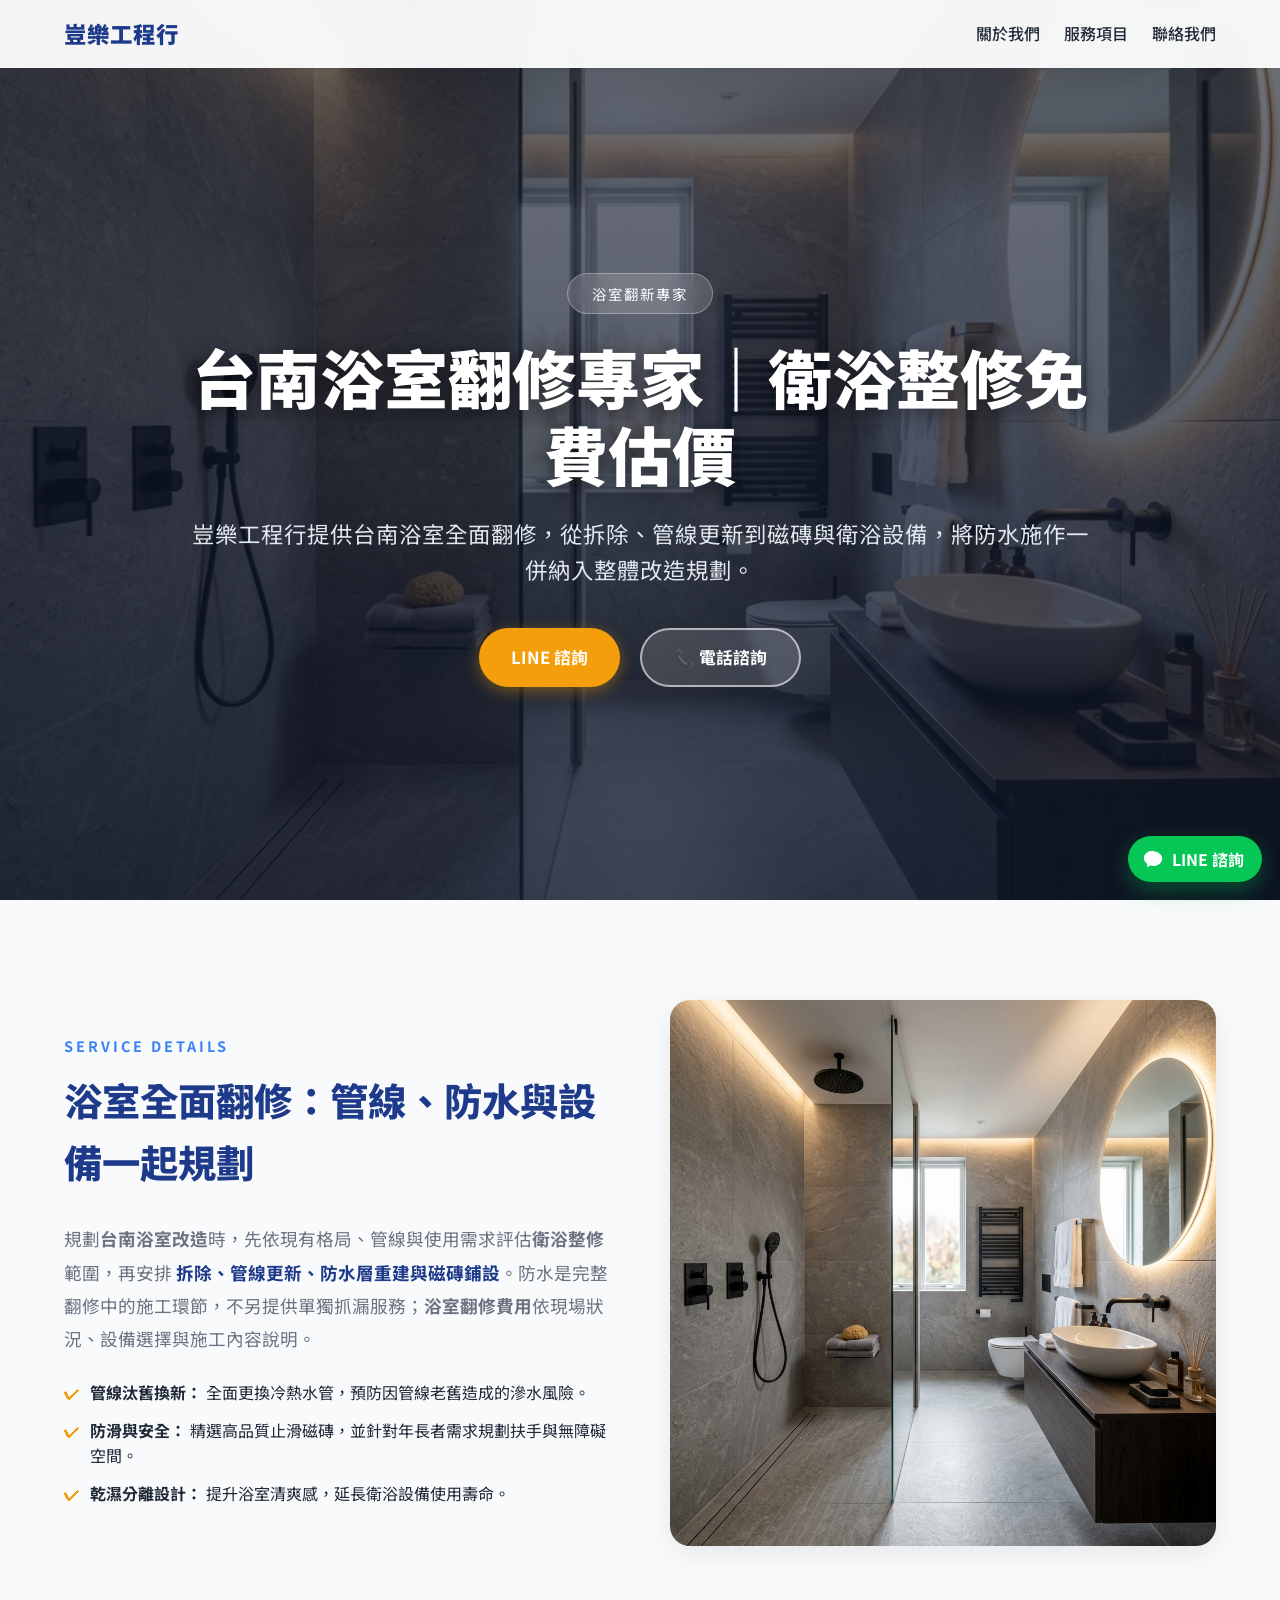
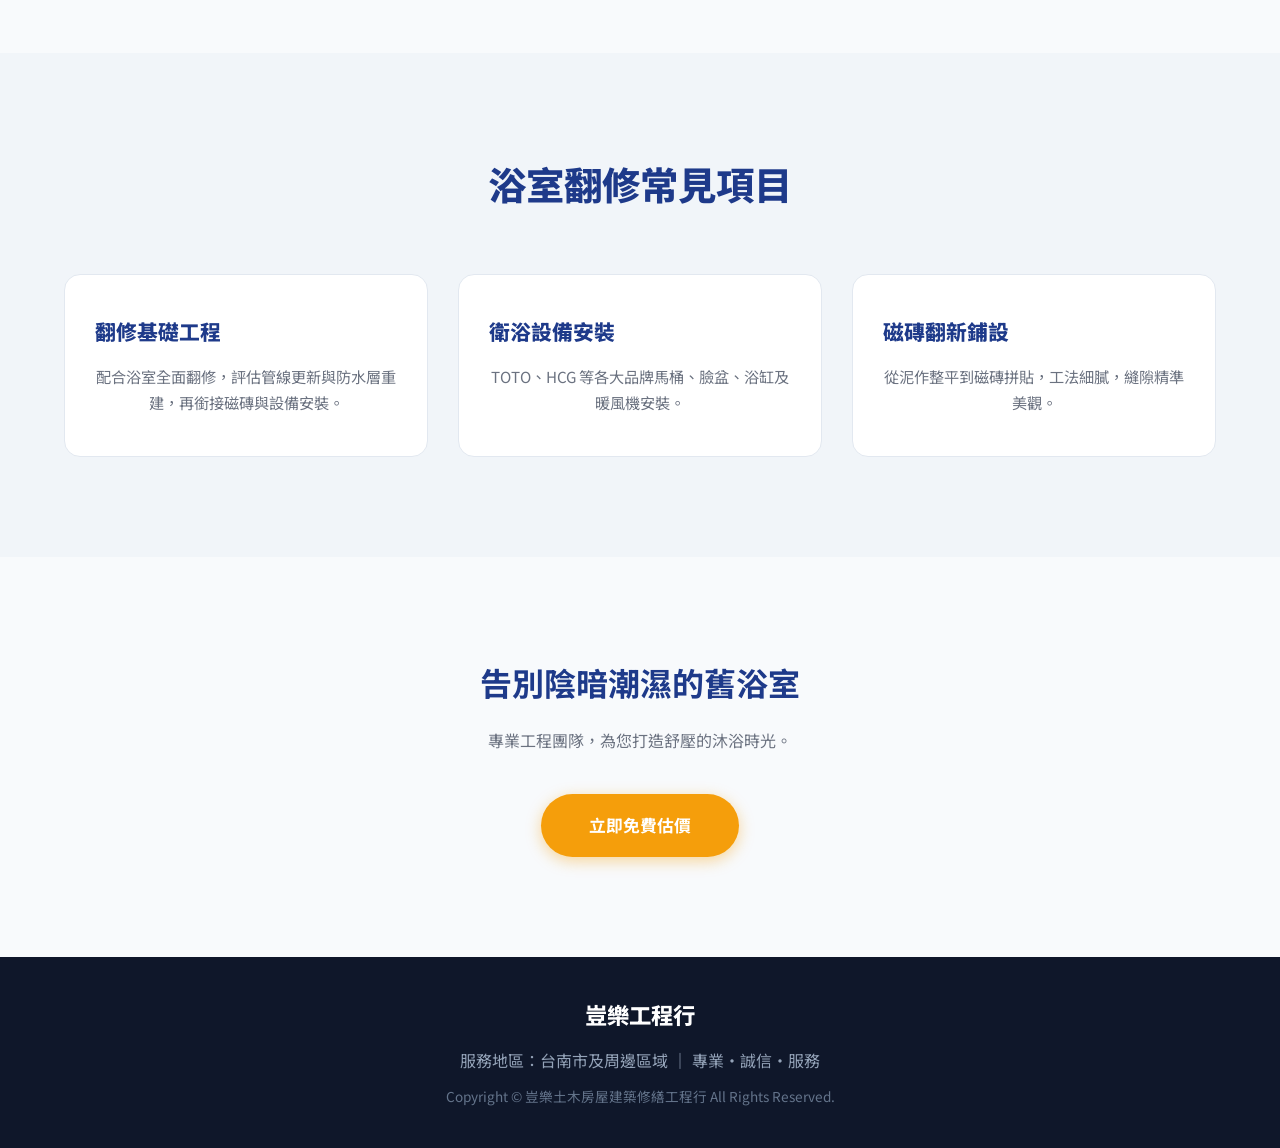
==== commit c304169f: "移除表單並統一電話與 LINE 聯絡追蹤" ====
--- a/bathroom.html
+++ b/bathroom.html
@@ -9,44 +9,6 @@
     gtag('js', new Date());
     gtag('config', 'G-RPTY6TW3ZX');
     gtag('config', 'AW-18055428591');
-  </script>
-  <!-- 點選通話轉換追蹤函數 -->
-  <script>
-  function gtag_report_conversion(url) {
-    var destination = typeof(url) !== 'undefined' ? url : '';
-    var didNavigate = false;
-
-    function navigate() {
-      if (didNavigate || !destination) {
-        return;
-      }
-
-      didNavigate = true;
-      window.location = destination;
-    }
-
-    var fallbackTimer = setTimeout(navigate, 300);
-
-    if (typeof gtag === 'function') {
-      gtag('event', 'click_phone', {
-        'event_category': 'Contact',
-        'event_label': 'Phone Call'
-      });
-      gtag('event', 'conversion', {
-          'send_to': 'AW-18055428591/sD1tCIH-5K4cEO_zv6FD',
-          'value': 1.0,
-          'currency': 'TWD',
-          'event_callback': function () {
-            clearTimeout(fallbackTimer);
-            navigate();
-          }
-      });
-    } else {
-      navigate();
-    }
-
-    return false;
-  }
   </script>
   <meta charset="UTF-8">
   <meta name="viewport" content="width=device-width, initial-scale=1.0">
@@ -79,7 +41,7 @@
     <ul class="nav-links" id="site-nav-links">
       <li><a href="index.html#about">關於我們</a></li>
       <li><a href="index.html#services">服務項目</a></li>
-      <li><a href="index.html#contact">聯絡表單</a></li>
+      <li><a href="index.html#contact">聯絡我們</a></li>
     </ul>
   </nav>
 
@@ -92,8 +54,8 @@
         豈樂工程行提供台南浴室全面翻修，從拆除、管線更新到磁磚與衛浴設備，將防水施作一併納入整體改造規劃。
       </p>
       <div class="hero-actions fade-up">
-        <a href="index.html?service=bathroom#contact" class="btn btn-primary">立即免費估價</a>
-        <a href="tel:0900019725" class="btn btn-secondary" onclick="return gtag_report_conversion('tel:0900019725');">📞 電話諮詢</a>
+        <a href="https://line.me/R/ti/p/%40548mfdmm" class="btn btn-primary" data-line-contact target="_blank" rel="noopener">LINE 諮詢</a>
+        <a href="tel:0900019725" class="btn btn-secondary">📞 電話諮詢</a>
       </div>
     </div>
   </header>
--- a/assets/css/style.css
+++ b/assets/css/style.css
@@ -404,7 +404,7 @@
   margin-top: 8px;
 }
 
-/* ── 聯絡與表單區塊 (Contact & Form) ── */
+/* ── 聯絡區塊 (Contact) ── */
 .contact-section {
   background: var(--bg-light);
 }
@@ -458,221 +458,38 @@
   color: #fff;
 }
 
-.contact-form-panel {
+.contact-actions-panel {
   padding: 60px 40px;
 }
 
-.contact-form-panel h3 {
+.contact-actions-panel h3 {
   font-size: 1.6rem;
   color: var(--primary);
   margin-bottom: 12px;
 }
 
-.contact-form-panel p {
+.contact-actions-panel p {
   color: var(--text-muted);
   margin-bottom: 32px;
 }
 
-.form-group {
-  margin-bottom: 24px;
-}
-
-.form-group label {
-  display: block;
-  font-weight: 600;
-  font-size: 0.95rem;
-  margin-bottom: 8px;
-  color: var(--text-main);
-}
-
-.form-control {
-  width: 100%;
-  padding: 14px 16px;
-  border: 1px solid var(--surface-border);
-  border-radius: 8px;
-  font-size: 1rem;
-  font-family: inherit;
-  transition: var(--transition);
-  background: var(--bg-light);
-}
-
-.form-control:focus {
-  outline: none;
-  border-color: var(--primary-light);
-  box-shadow: 0 0 0 3px rgba(59, 130, 246, 0.15);
-  background: var(--bg-white);
-}
-
-textarea.form-control {
-  resize: vertical;
-  min-height: 120px;
-}
-
-.submit-btn {
-  width: 100%;
-  padding: 16px;
-  font-size: 1.1rem;
-}
-
-/* ── 諮詢送出回饋 ── */
-.submission-dialog {
-  width: min(560px, calc(100% - 32px));
-  max-width: none;
-  margin: auto;
-  padding: 0;
-  border: 0;
-  border-radius: 28px;
-  background: transparent;
-  color: var(--text-main);
-  box-shadow: 0 24px 80px rgba(15, 23, 42, 0.28);
-  overflow: visible;
-}
-
-.submission-dialog::backdrop {
-  background: rgba(15, 23, 42, 0.68);
-  backdrop-filter: blur(6px);
-}
-
-.submission-dialog-card {
-  position: relative;
+.contact-actions {
   display: grid;
-  grid-template-columns: 72px 1fr;
-  gap: 22px;
-  padding: 40px 40px 36px;
-  border: 1px solid rgba(30, 58, 138, 0.1);
-  border-radius: 28px;
-  background: var(--bg-white);
-  overflow: hidden;
-}
-
-.submission-dialog-card::before {
-  content: '';
-  position: absolute;
-  inset: 0 0 auto;
-  height: 8px;
-  background: linear-gradient(90deg, var(--primary), var(--primary-light), var(--accent));
-}
-
-.submission-dialog-icon {
-  display: flex;
-  align-items: center;
-  justify-content: center;
-  width: 64px;
-  height: 64px;
-  margin-top: 2px;
-  border: 8px solid #fff7ed;
-  border-radius: 50%;
-  background: var(--accent);
-  color: #fff;
-  font-size: 1.7rem;
-  font-weight: 900;
-  line-height: 1;
-  box-shadow: 0 8px 20px rgba(245, 158, 11, 0.28);
-}
-
-.submission-dialog-content {
-  min-width: 0;
-}
-
-.submission-dialog-eyebrow {
-  margin-bottom: 4px;
-  color: var(--accent-hover);
-  font-size: 0.85rem;
-  font-weight: 800;
-  letter-spacing: 0.08em;
-}
-
-.submission-dialog-content h2 {
-  margin-bottom: 8px;
-  color: var(--primary);
-  font-size: 1.8rem;
-  line-height: 1.25;
-}
-
-.submission-dialog-lead {
-  color: var(--text-muted);
-  font-size: 0.98rem;
-  line-height: 1.75;
-  margin-bottom: 20px;
-}
-
-.submission-dialog-phone {
-  display: flex;
-  align-items: center;
-  gap: 12px;
-  padding: 14px 16px;
-  border-radius: 16px;
-  background: var(--primary);
-  color: #fff;
-  text-decoration: none;
-  box-shadow: 0 8px 18px rgba(30, 58, 138, 0.22);
-  transition: var(--transition);
-}
-
-.submission-dialog-phone:hover {
-  background: #172f73;
-  transform: translateY(-2px);
-  box-shadow: 0 12px 24px rgba(30, 58, 138, 0.28);
-}
-
-.submission-dialog-phone:focus-visible,
-.submission-dialog-close:focus-visible {
-  outline: 3px solid rgba(59, 130, 246, 0.35);
-  outline-offset: 3px;
-}
-
-.submission-dialog-phone-icon {
-  display: flex;
-  align-items: center;
-  justify-content: center;
-  width: 36px;
-  height: 36px;
-  border-radius: 50%;
-  background: rgba(255, 255, 255, 0.14);
-  color: #fbbf24;
-  font-size: 1.1rem;
-}
-
-.submission-dialog-phone-copy {
-  display: flex;
-  flex-direction: column;
-  line-height: 1.2;
-}
-
-.submission-dialog-phone-copy small {
-  color: #bfdbfe;
-  font-size: 0.75rem;
-  margin-bottom: 3px;
-}
-
-.submission-dialog-phone-copy strong {
-  font-size: 1.2rem;
-  letter-spacing: 0.04em;
-}
-
-.submission-dialog-phone-arrow {
-  margin-left: auto;
-  color: #fbbf24;
-  font-size: 1.4rem;
-}
-
-.submission-dialog-close {
-  width: 100%;
-  margin-top: 16px;
-  padding: 13px 16px;
-  border: 1px solid var(--surface-border);
-  border-radius: 14px;
-  background: var(--bg-white);
-  color: var(--primary);
-  font: inherit;
-  font-weight: 800;
-  cursor: pointer;
-  transition: var(--transition);
-}
-
-.submission-dialog-close:hover {
-  border-color: var(--primary-light);
-  background: #eff6ff;
+  gap: 16px;
+}
+
+.contact-actions .btn {
+  text-align: center;
+}
+
+.btn-line {
+  background: #06c755;
+  color: #fff;
+}
+
+.btn-line:hover {
+  background: #05b64d;
+  color: #fff;
 }
 
 /* ── 頁尾 (Footer) ── */
@@ -726,7 +543,7 @@
 
 @media (max-width: 600px) {
   .hero { padding-top: 100px; padding-bottom: 40px; }
-  .contact-info-panel, .contact-form-panel { padding: 40px 20px; }
+  .contact-info-panel, .contact-actions-panel { padding: 40px 20px; }
   .section { padding: 60px 5%; }
 }
 
@@ -1115,22 +932,6 @@
   .compare-container { aspect-ratio: 1 / 1; }
   .carousel-track img { height: 420px; }
 
-  .submission-dialog-card {
-    grid-template-columns: 1fr;
-    gap: 16px;
-    padding: 34px 24px 24px;
-  }
-
-  .submission-dialog-icon {
-    width: 56px;
-    height: 56px;
-    border-width: 6px;
-    font-size: 1.45rem;
-  }
-
-  .submission-dialog-content h2 {
-    font-size: 1.55rem;
-  }
 }
 
 /* ── 無障礙隱藏 (SEO 可見、視覺隱藏) ── */
@@ -1172,6 +973,12 @@
   background: #05b64d;
 }
 
+.line-fab.is-hidden {
+  opacity: 0;
+  visibility: hidden;
+  pointer-events: none;
+}
+
 .line-fab:focus-visible {
   outline: 3px solid var(--primary);
   outline-offset: 3px;
@@ -1183,12 +990,6 @@
   flex-shrink: 0;
 }
 
-.line-fab.is-hidden {
-  opacity: 0;
-  visibility: hidden;
-  transform: translateY(14px);
-  pointer-events: none;
-}
 
 @media (max-width: 480px) {
   .line-fab {
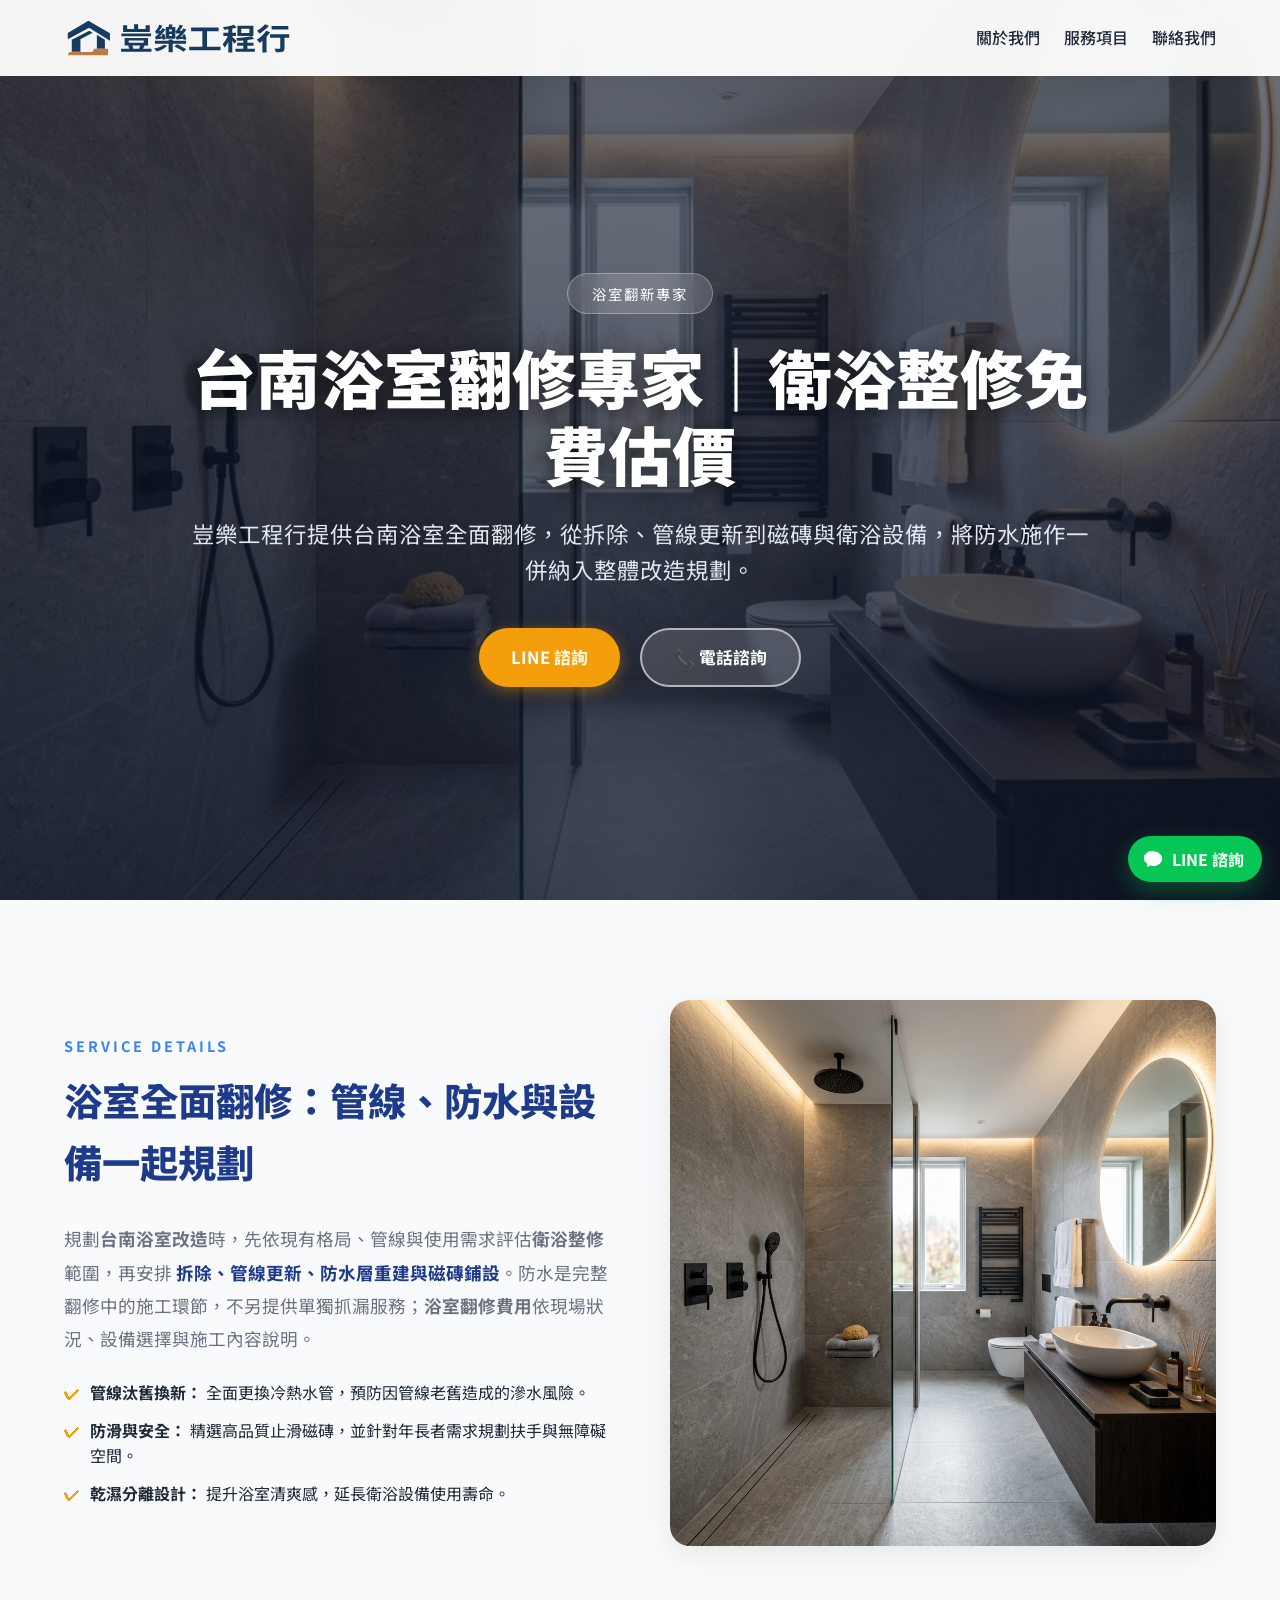
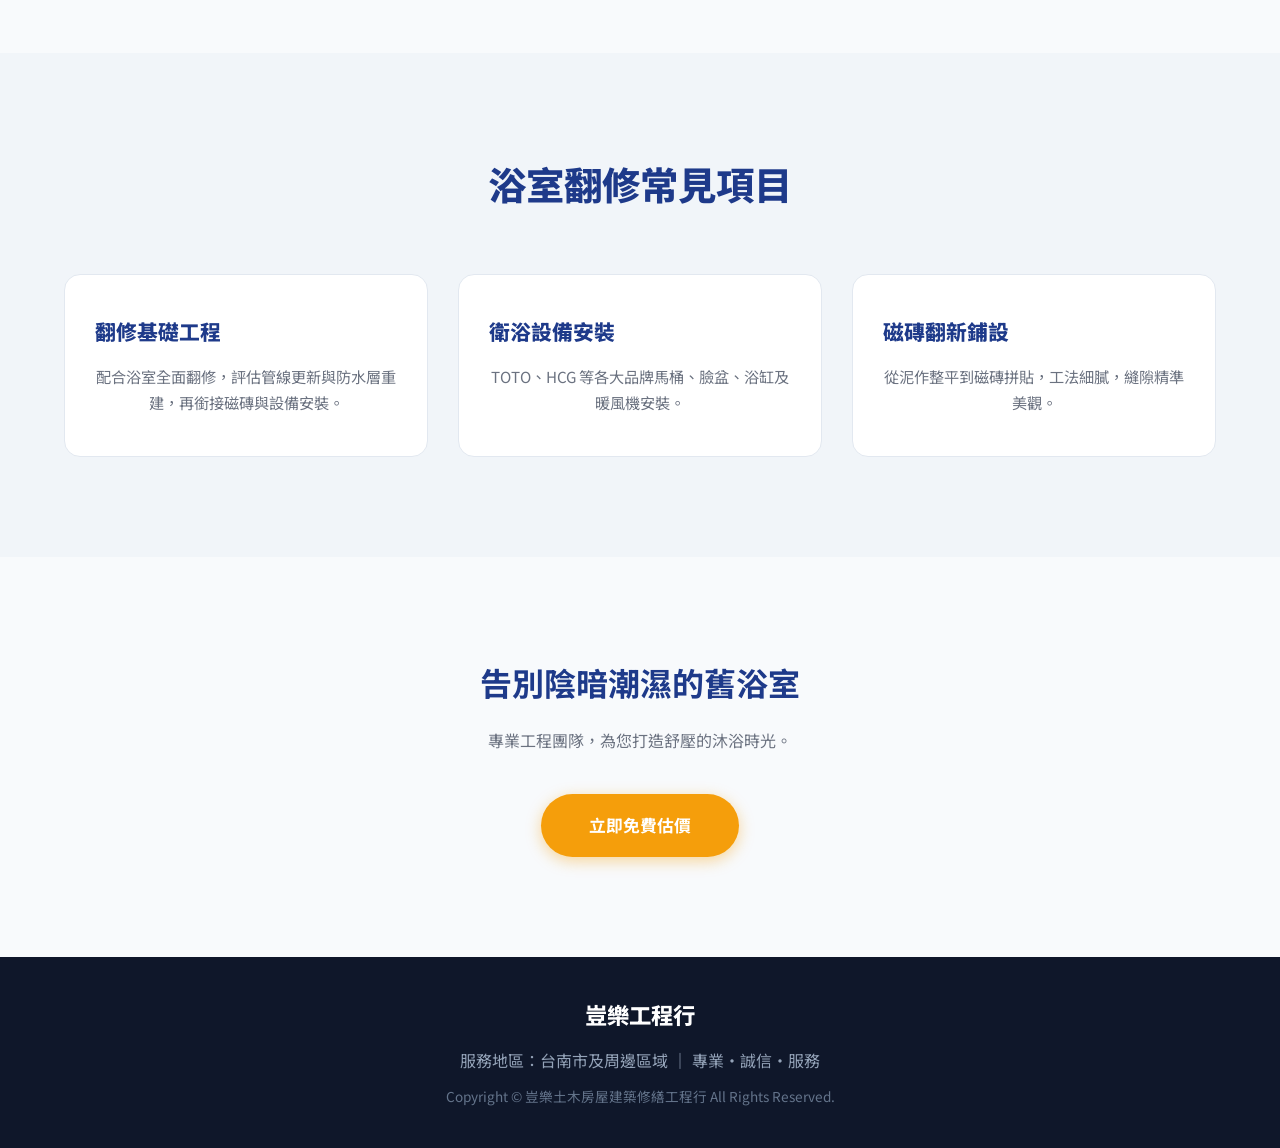
==== commit 73abf110: "feat: 套用核准Logo至五頁網站頁首" ====
--- a/bathroom.html
+++ b/bathroom.html
@@ -32,7 +32,7 @@
 
   <!-- 導覽列 -->
   <nav id="navbar">
-    <a href="index.html" class="logo" style="text-decoration: none;">豈樂工程行</a>
+    <a href="index.html" class="logo" style="text-decoration: none;"><img class="brand-logo-header" src="assets/brand/qile-logo-header.svg" alt="豈樂工程行" width="1500" height="280"></a>
     <button class="nav-toggle" type="button" aria-label="切換導覽選單" aria-expanded="false" aria-controls="site-nav-links">
       <span></span>
       <span></span>
--- a/assets/css/style.css
+++ b/assets/css/style.css
@@ -1,1009 +1,1100 @@
-/* ── 設計系統與通用設定 ── */
-:root {
-  --primary: #1e3a8a;       /* 沉穩深藍 */
-  --primary-light: #3b82f6; /* 清新亮藍 */
-  --accent: #f59e0b;        /* 活力暖橘 */
-  --accent-hover: #d97706;  /* 暖橘懸停 */
-  --text-main: #1f2937;
-  --text-muted: #6b7280;
-  --bg-light: #f8fafc;
-  --bg-white: #ffffff;
-  --surface-border: #e2e8f0;
-  --shadow-sm: 0 1px 3px rgba(0,0,0,0.05);
-  --shadow-md: 0 8px 30px rgba(0,0,0,0.08);
-  --transition: all 0.3s cubic-bezier(0.4, 0, 0.2, 1);
-}
-
-* { box-sizing: border-box; margin: 0; padding: 0; }
-
-html {
-  scroll-behavior: smooth;
-}
-
-body {
-  font-family: 'Noto Sans TC', 'Inter', sans-serif;
-  color: var(--text-main);
-  background-color: var(--bg-light);
-  line-height: 1.6;
-  overflow-x: hidden;
-}
-
-/* ── 導覽列 ── */
-nav {
-  position: fixed;
-  top: 0; left: 0; width: 100%;
-  background: rgba(255, 255, 255, 0.95);
-  backdrop-filter: blur(10px);
-  box-shadow: var(--shadow-sm);
-  z-index: 1000;
-  padding: 16px 5%;
-  display: flex;
-  justify-content: space-between;
-  align-items: center;
-  flex-wrap: wrap;
-  transition: var(--transition);
-}
-
-.logo {
-  font-size: 1.4rem;
-  font-weight: 900;
-  color: var(--primary);
-  letter-spacing: 1px;
-}
-
-.nav-links {
-  display: flex;
-  gap: 24px;
-  list-style: none;
-}
-
-.nav-links a {
-  text-decoration: none;
-  color: var(--text-main);
-  font-weight: 500;
-  font-size: 1rem;
-  transition: var(--transition);
-}
-
-.nav-links a:hover {
-  color: var(--primary-light);
-}
-
-.nav-toggle {
-  display: none;
-  width: 44px;
-  height: 44px;
-  border: 1px solid var(--surface-border);
-  border-radius: 12px;
-  background: var(--bg-white);
-  cursor: pointer;
-  align-items: center;
-  justify-content: center;
-  gap: 4px;
-  flex-direction: column;
-  margin-left: auto;
-}
-
-.nav-toggle span {
-  width: 18px;
-  height: 2px;
-  background: var(--primary);
-  border-radius: 999px;
-}
-
-/* ── 按鈕共通樣式 ── */
-.btn {
-  display: inline-flex;
-  align-items: center;
-  justify-content: center;
-  padding: 14px 32px;
-  border-radius: 50px;
-  font-size: 1.05rem;
-  font-weight: 700;
-  text-decoration: none;
-  cursor: pointer;
-  transition: var(--transition);
-  border: none;
-}
-
-.btn-primary {
-  background: var(--accent);
-  color: #fff;
-  box-shadow: 0 4px 15px rgba(245, 158, 11, 0.4);
-}
-
-.btn-primary:hover {
-  background: var(--accent-hover);
-  transform: translateY(-2px);
-  box-shadow: 0 6px 20px rgba(245, 158, 11, 0.6);
-}
-
-.btn-secondary {
-  background: rgba(255, 255, 255, 0.15);
-  color: #fff;
-  backdrop-filter: blur(5px);
-  border: 2px solid rgba(255, 255, 255, 0.6);
-}
-
-.btn-secondary:hover {
-  background: #fff;
-  color: var(--primary);
-  transform: translateY(-2px);
-}
-
-/* ── Hero 首屏主視覺 ── */
-.hero {
-  position: relative;
-  min-height: 100vh;
-  display: flex;
-  align-items: center;
-  justify-content: center;
-  text-align: center;
-  padding: 120px 20px 60px;
-  background: linear-gradient(to bottom, rgba(15, 23, 42, 0.7), rgba(15, 23, 42, 0.9)),
-              url('../hero_bg.png') center/cover no-repeat;
-  color: #fff;
-}
-
-.hero-content {
-  max-width: 900px;
-  z-index: 2;
-}
-
-.hero-badge {
-  display: inline-flex;
-  background: rgba(255, 255, 255, 0.15);
-  border: 1px solid rgba(255, 255, 255, 0.3);
-  padding: 8px 24px;
-  border-radius: 50px;
-  font-size: 0.9rem;
-  letter-spacing: 2px;
-  margin-bottom: 24px;
-  backdrop-filter: blur(10px);
-}
-
-.hero h1 {
-  font-size: clamp(2.5rem, 5vw, 4rem);
-  font-weight: 900;
-  line-height: 1.2;
-  margin-bottom: 24px;
-  text-shadow: 0 4px 20px rgba(0,0,0,0.5);
-}
-
-.hero p.subtitle {
-  font-size: clamp(1.1rem, 2vw, 1.4rem);
-  font-weight: 400;
-  color: #e2e8f0;
-  margin-bottom: 40px;
-  letter-spacing: 1px;
-}
-
-.hero-actions {
-  display: flex;
-  gap: 20px;
-  justify-content: center;
-  flex-wrap: wrap;
-}
-
-/* ── 區塊共用設定 ── */
-.section {
-  padding: 100px 5%;
-}
-
-.section-header {
-  text-align: center;
-  margin-bottom: 60px;
-}
-
-.section-header .tag {
-  font-size: 0.9rem;
-  color: var(--primary-light);
-  font-weight: 700;
-  letter-spacing: 3px;
-  text-transform: uppercase;
-  margin-bottom: 12px;
-  display: block;
-}
-
-.section-header h2 {
-  font-size: 2.4rem;
-  font-weight: 800;
-  color: var(--primary);
-}
-
-.container {
-  max-width: 1200px;
-  margin: 0 auto;
-}
-
-/* ── 關於我們 (About) ── */
-.about-wrap {
-  display: grid;
-  grid-template-columns: 1fr 1fr;
-  gap: 60px;
-  align-items: center;
-}
-
-.about-text p {
-  font-size: 1.1rem;
-  line-height: 1.9;
-  color: var(--text-muted);
-  margin-bottom: 24px;
-}
-
-.highlight {
-  font-weight: 700;
-  color: var(--primary);
-}
-
-.trust-badges {
-  display: flex;
-  flex-direction: column;
-  gap: 16px;
-  margin-top: 32px;
-}
-
-.trust-badge {
-  display: flex;
-  align-items: center;
-  padding: 20px;
-  background: var(--bg-white);
-  border-radius: 12px;
-  box-shadow: var(--shadow-sm);
-  border-left: 4px solid var(--accent);
-  transition: var(--transition);
-}
-
-.trust-badge:hover {
-  box-shadow: var(--shadow-md);
-  transform: translateX(5px);
-}
-
-.trust-icon {
-  font-size: 2rem;
-  margin-right: 20px;
-}
-
-.trust-info h4 {
-  font-size: 1.1rem;
-  color: var(--primary);
-  margin-bottom: 4px;
-}
-
-.trust-info p {
-  font-size: 0.9rem;
-  color: var(--text-muted);
-  margin: 0;
-}
-
-/* ── 服務項目 (Services) ── */
-.services {
-  background: var(--bg-white);
-}
-
-.service-grid {
-  display: grid;
-  grid-template-columns: repeat(auto-fit, minmax(300px, 1fr));
-  gap: 30px;
-}
-
-.service-card {
-  background: var(--bg-white);
-  border: 1px solid var(--surface-border);
-  border-radius: 16px;
-  padding: 40px 30px;
-  position: relative;
-  overflow: hidden;
-  transition: var(--transition);
-  cursor: default;
-}
-
-.service-card::after {
-  content: '';
-  position: absolute;
-  bottom: 0; left: 0; width: 100%; height: 4px;
-  background: var(--primary-light);
-  transform: scaleX(0);
-  transform-origin: right;
-  transition: transform 0.4s ease;
-}
-
-.service-card:hover {
-  box-shadow: var(--shadow-md);
-  transform: translateY(-8px);
-  border-color: transparent;
-}
-
-.service-card:hover::after {
-  transform: scaleX(1);
-  transform-origin: left;
-}
-
-.service-number {
-  font-size: 3rem;
-  font-weight: 900;
-  color: rgba(30, 58, 138, 0.05); /* extremely faint primary color */
-  position: absolute;
-  top: 20px; right: 20px;
-  line-height: 1;
-}
-
-.service-title {
-  font-size: 1.3rem;
-  font-weight: 800;
-  color: var(--primary);
-  margin-bottom: 16px;
-  display: flex;
-  align-items: center;
-  gap: 12px;
-}
-
-.service-icon {
-  font-size: 1.5rem;
-}
-
-.service-desc {
-  color: var(--text-muted);
-  font-size: 0.95rem;
-  line-height: 1.7;
-}
-
-/* ── 第三方評價版塊 (Google Reviews) ── */
-.reviews {
-  background: #111827;
-  color: #fff;
-  text-align: center;
-}
-
-.reviews h2 {
-  color: #fff;
-  margin-bottom: 24px;
-}
-
-.reviews p {
-  font-size: 1.1rem;
-  color: #94a3b8;
-  max-width: 700px;
-  margin: 0 auto 40px;
-}
-
-.google-badge-large {
-  display: inline-flex;
-  flex-direction: column;
-  align-items: center;
-  background: rgba(255, 255, 255, 0.05);
-  border: 1px solid rgba(255, 255, 255, 0.1);
-  padding: 40px 60px;
-  border-radius: 20px;
-  text-decoration: none;
-  transition: var(--transition);
-}
-
-.google-badge-large:hover {
-  background: rgba(255, 255, 255, 0.1);
-  transform: translateY(-5px);
-  box-shadow: 0 20px 40px rgba(0,0,0,0.4);
-}
-
-.stars {
-  color: #fbbf24;
-  font-size: 2.5rem;
-  letter-spacing: 5px;
-  margin-bottom: 16px;
-}
-
-.google-text {
-  font-size: 1.4rem;
-  font-weight: 700;
-  color: #fff;
-}
-
-.google-subtext {
-  font-size: 0.9rem;
-  color: #94a3b8;
-  margin-top: 8px;
-}
-
-/* ── 聯絡區塊 (Contact) ── */
-.contact-section {
-  background: var(--bg-light);
-}
-
-.contact-wrapper {
-  display: grid;
-  grid-template-columns: 1fr 1fr;
-  gap: 60px;
-  background: var(--bg-white);
-  border-radius: 24px;
-  box-shadow: var(--shadow-md);
-  overflow: hidden;
-}
-
-.contact-info-panel {
-  background: var(--primary);
-  color: #fff;
-  padding: 60px 40px;
-}
-
-.contact-info-panel h3 {
-  font-size: 1.8rem;
-  margin-bottom: 32px;
-}
-
-.contact-item {
-  display: flex;
-  align-items: flex-start;
-  margin-bottom: 28px;
-  gap: 16px;
-}
-
-.contact-item .icon {
-  font-size: 1.4rem;
-  width: 40px; height: 40px;
-  background: rgba(255, 255, 255, 0.1);
-  display: flex; align-items: center; justify-content: center;
-  border-radius: 50%;
-}
-
-.contact-item-text span {
-  display: block;
-  font-size: 0.85rem;
-  color: #cbd5e1;
-  margin-bottom: 4px;
-}
-
-.contact-item-text strong {
-  font-size: 1.1rem;
-  font-weight: 500;
-  color: #fff;
-}
-
-.contact-actions-panel {
-  padding: 60px 40px;
-}
-
-.contact-actions-panel h3 {
-  font-size: 1.6rem;
-  color: var(--primary);
-  margin-bottom: 12px;
-}
-
-.contact-actions-panel p {
-  color: var(--text-muted);
-  margin-bottom: 32px;
-}
-
-.contact-actions {
-  display: grid;
-  gap: 16px;
-}
-
-.contact-actions .btn {
-  text-align: center;
-}
-
-.btn-line {
-  background: #06c755;
-  color: #fff;
-}
-
-.btn-line:hover {
-  background: #05b64d;
-  color: #fff;
-}
-
-/* ── 頁尾 (Footer) ── */
-footer {
-  background: #0f172a;
-  padding: 40px 20px;
-  text-align: center;
-  color: #94a3b8;
-}
-
-footer .logo-bottom {
-  font-size: 1.4rem;
-  font-weight: 800;
-  color: #fff;
-  margin-bottom: 16px;
-}
-
-/* ── 區段動畫 ── */
-.fade-up {
-  opacity: 0;
-  transform: translateY(30px);
-  transition: opacity 0.8s ease-out, transform 0.8s ease-out;
-}
-.fade-up.visible {
-  opacity: 1;
-  transform: translateY(0);
-}
-
-/* ── RWD 響應式 ── */
-@media (max-width: 900px) {
-  .about-wrap, .contact-wrapper {
-    grid-template-columns: 1fr;
-  }
-
-  .nav-toggle {
-    display: inline-flex;
-  }
-
-  .nav-links {
-    display: none;
-    width: 100%;
-    flex-direction: column;
-    gap: 12px;
-    padding-top: 16px;
-  }
-
-  #navbar.nav-open .nav-links {
-    display: flex;
-  }
-}
-
-@media (max-width: 600px) {
-  .hero { padding-top: 100px; padding-bottom: 40px; }
-  .contact-info-panel, .contact-actions-panel { padding: 40px 20px; }
-  .section { padding: 60px 5%; }
-}
-
-/* ── 施工案例 (Portfolio) ── */
-.portfolio-section {
-  background: var(--bg-light);
-}
-
-.portfolio-grid {
-  display: grid;
-  grid-template-columns: repeat(auto-fit, minmax(320px, 1fr));
-  gap: 40px;
-  margin-bottom: 60px;
-}
-
-.portfolio-item {
-  background: var(--bg-white);
-  border-radius: 20px;
-  overflow: hidden;
-  box-shadow: var(--shadow-md);
-  transition: var(--transition);
-}
-
-.portfolio-item:hover {
-  transform: translateY(-6px);
-  box-shadow: 0 16px 40px rgba(0,0,0,0.12);
-}
-
-/* Before/After 比較器 */
-.compare-wrapper {
-  position: relative;
-  user-select: none;
-}
-
-.compare-container {
-  position: relative;
-  width: 100%;
-  overflow: hidden;
-  aspect-ratio: 4 / 3;
-  cursor: col-resize;
-}
-
-.compare-container .img-before {
-  display: block;
-  width: 100%;
-  height: 100%;
-  object-fit: cover;
-  position: absolute;
-  top: 0; left: 0;
-}
-
-.compare-container .img-after-wrap {
-  position: absolute;
-  top: 0; left: 0;
-  height: 100%;
-  width: 50%;
-  overflow: hidden;
-  transition: none;
-}
-
-.compare-container .img-after-wrap img {
-  display: block;
-  width: 100vw;
-  max-width: 800px;
-  height: 100%;
-  object-fit: cover;
-  object-position: left center;
-}
-
-.compare-divider {
-  position: absolute;
-  top: 0;
-  left: 50%;
-  width: 3px;
-  height: 100%;
-  background: #fff;
-  transform: translateX(-50%);
-  box-shadow: 0 0 8px rgba(0,0,0,0.4);
-  transition: none;
-  z-index: 10;
-  border: 0;
-  padding: 0;
-  cursor: col-resize;
-  touch-action: none;
-}
-
-.compare-handle {
-  position: absolute;
-  top: 50%;
-  left: 50%;
-  transform: translate(-50%, -50%);
-  width: 44px;
-  height: 44px;
-  border-radius: 50%;
-  background: #fff;
-  box-shadow: 0 4px 16px rgba(0,0,0,0.3);
-  display: flex;
-  align-items: center;
-  justify-content: center;
-  font-size: 1.2rem;
-  color: var(--primary);
-  cursor: col-resize;
-  transition: transform 0.2s ease;
-}
-
-.compare-handle:hover {
-  transform: translate(-50%, -50%) scale(1.15);
-}
-
-.compare-labels {
-  position: absolute;
-  bottom: 12px;
-  left: 0; right: 0;
-  display: flex;
-  justify-content: space-between;
-  pointer-events: none;
-  z-index: 20;
-  padding: 0 14px;
-}
-
-.compare-labels span {
-  background: rgba(0,0,0,0.55);
-  color: #fff;
-  font-size: 0.78rem;
-  font-weight: 700;
-  letter-spacing: 1px;
-  padding: 4px 12px;
-  border-radius: 20px;
-  backdrop-filter: blur(4px);
-}
-
-.portfolio-info {
-  padding: 20px 24px;
-  border-top: 1px solid var(--surface-border);
-}
-
-.portfolio-info h3 {
-  font-size: 1.1rem;
-  font-weight: 800;
-  color: var(--primary);
-  margin-bottom: 4px;
-}
-
-.portfolio-info p {
-  font-size: 0.9rem;
-  color: var(--text-muted);
-  margin: 0;
-}
-
-/* 每個案件的完整工程相簿 */
-.case-gallery {
-  padding: 0 16px 16px;
-}
-
-.case-gallery-summary {
-  display: flex;
-  align-items: center;
-  justify-content: space-between;
-  min-height: 64px;
-  gap: 16px;
-  padding: 12px 14px 12px 16px;
-  border: 1px solid rgba(35, 69, 137, 0.12);
-  border-radius: 12px;
-  background: #f7f9fd;
-  color: var(--primary);
-  cursor: pointer;
-  list-style: none;
-  transition: background 0.2s ease, border-color 0.2s ease, transform 0.2s ease;
-}
-
-.case-gallery-summary::-webkit-details-marker {
-  display: none;
-}
-
-.case-gallery-summary:hover {
-  border-color: rgba(35, 69, 137, 0.25);
-  background: #f1f5fc;
-  transform: translateY(-1px);
-}
-
-.case-gallery[open] .case-gallery-summary {
-  border-color: rgba(35, 69, 137, 0.2);
-  border-radius: 12px 12px 8px 8px;
-  background: rgba(35, 69, 137, 0.06);
-}
-
-.case-gallery-copy {
-  display: grid;
-  gap: 3px;
-  min-width: 0;
-}
-
-.case-gallery-title {
-  font-size: 0.95rem;
-  font-weight: 800;
-  letter-spacing: 0.01em;
-}
-
-.case-gallery-subtitle {
-  color: var(--text-muted);
-  font-size: 0.78rem;
-  font-weight: 500;
-}
-
-.case-gallery-meta {
-  display: inline-flex;
-  align-items: center;
-  gap: 12px;
-  flex-shrink: 0;
-}
-
-.case-photo-count {
-  color: var(--text-muted);
-  font-size: 0.78rem;
-  font-weight: 600;
-}
-
-.case-gallery-toggle {
-  position: relative;
-  display: inline-flex;
-  width: 30px;
-  height: 30px;
-  align-items: center;
-  justify-content: center;
-  border: 1px solid rgba(35, 69, 137, 0.24);
-  border-radius: 50%;
-  background: var(--bg-white);
-  transition: transform 0.2s ease, background 0.2s ease;
-}
-
-.case-gallery-toggle::before {
-  width: 7px;
-  height: 7px;
-  border-right: 2px solid var(--primary);
-  border-bottom: 2px solid var(--primary);
-  content: '';
-  transform: translateY(-2px) rotate(45deg);
-}
-
-.case-gallery[open] .case-gallery-toggle {
-  background: var(--primary);
-  transform: rotate(180deg);
-}
-
-.case-gallery[open] .case-gallery-toggle::before {
-  border-color: #fff;
-}
-
-.case-photo-grid {
-  display: grid;
-  grid-template-columns: repeat(2, minmax(0, 1fr));
-  gap: 10px;
-  margin-top: 10px;
-  padding: 12px;
-  border: 1px solid rgba(35, 69, 137, 0.08);
-  border-radius: 10px;
-  background: #fbfcfe;
-}
-
-.case-photo {
-  margin: 0;
-  overflow: hidden;
-  border-radius: 10px;
-  background: var(--bg-light);
-}
-
-.case-photo img {
-  display: block;
-  width: 100%;
-  aspect-ratio: 1 / 1;
-  object-fit: cover;
-}
-
-.case-photo figcaption {
-  padding: 6px 8px;
-  color: var(--text-muted);
-  font-size: 0.75rem;
-}
-
-@media (max-width: 420px) {
-  .case-photo-grid {
-    grid-template-columns: 1fr;
-  }
-}
-
-/* 北區透天翻修 輪播 */
-.gallery-block {
-  background: var(--bg-white);
-  border-radius: 20px;
-  box-shadow: var(--shadow-md);
-  overflow: hidden;
-}
-
-.gallery-block-header {
-  padding: 24px 30px 16px;
-  border-bottom: 1px solid var(--surface-border);
-}
-
-.gallery-block-header h3 {
-  font-size: 1.2rem;
-  font-weight: 800;
-  color: var(--primary);
-  margin-bottom: 4px;
-}
-
-.gallery-block-header p {
-  font-size: 0.9rem;
-  color: var(--text-muted);
-  margin: 0;
-}
-
-.carousel-track-wrap {
-  position: relative;
-  overflow: hidden;
-}
-
-.carousel-track {
-  display: flex;
-  transition: transform 0.5s cubic-bezier(0.4, 0, 0.2, 1);
-}
-
-.carousel-track-wrap {
-  background: #1a2035;
-}
-
-.carousel-track img {
-  min-width: 100%;
-  height: 520px;
-  object-fit: contain;
-  object-position: center;
-  display: block;
-  background: #1a2035;
-}
-
-.carousel-controls {
-  display: flex;
-  align-items: center;
-  justify-content: center;
-  gap: 16px;
-  padding: 16px;
-  background: var(--bg-white);
-}
-
-.carousel-btn {
-  width: 40px;
-  height: 40px;
-  border-radius: 50%;
-  border: 2px solid var(--surface-border);
-  background: var(--bg-white);
-  color: var(--primary);
-  font-size: 1.1rem;
-  cursor: pointer;
-  transition: var(--transition);
-  display: flex;
-  align-items: center;
-  justify-content: center;
-}
-
-.carousel-btn:hover {
-  background: var(--primary);
-  color: #fff;
-  border-color: var(--primary);
-}
-
-.carousel-dots {
-  display: flex;
-  gap: 8px;
-}
-
-.carousel-dot {
-  width: 8px;
-  height: 8px;
-  border-radius: 50%;
-  background: var(--surface-border);
-  cursor: pointer;
-  transition: var(--transition);
-}
-
-.carousel-dot.active {
-  background: var(--primary);
-  width: 24px;
-  border-radius: 4px;
-}
-
-@media (max-width: 600px) {
-  .compare-container { aspect-ratio: 1 / 1; }
-  .carousel-track img { height: 420px; }
-
-}
-
-/* ── 無障礙隱藏 (SEO 可見、視覺隱藏) ── */
-.sr-only {
-  position: absolute;
-  width: 1px;
-  height: 1px;
-  padding: 0;
-  margin: -1px;
-  overflow: hidden;
-  clip: rect(0, 0, 0, 0);
-  white-space: nowrap;
-  border: 0;
-}
-
-/* ── LINE 諮詢浮動按鈕 ── */
-.line-fab {
-  position: fixed;
-  right: 18px;
-  bottom: 18px;
-  z-index: 900;
-  display: inline-flex;
-  align-items: center;
-  gap: 8px;
-  padding: 12px 18px 12px 14px;
-  border-radius: 999px;
-  background: #06c755;
-  color: #fff;
-  font-size: 1rem;
-  font-weight: 700;
-  line-height: 1;
-  text-decoration: none;
-  box-shadow: 0 8px 22px rgba(6, 199, 85, 0.35), 0 2px 6px rgba(0, 0, 0, 0.18);
-  transition: transform 0.25s ease, opacity 0.25s ease, visibility 0.25s ease, background 0.25s ease;
-}
-
-.line-fab:hover {
-  transform: translateY(-2px);
-  background: #05b64d;
-}
-
-.line-fab.is-hidden {
-  opacity: 0;
-  visibility: hidden;
-  pointer-events: none;
-}
-
-.line-fab:focus-visible {
-  outline: 3px solid var(--primary);
-  outline-offset: 3px;
-}
-
-.line-fab svg {
-  width: 22px;
-  height: 22px;
-  flex-shrink: 0;
-}
-
-
-@media (max-width: 480px) {
-  .line-fab {
-    right: 14px;
-    bottom: 14px;
-    padding: 11px 16px 11px 13px;
-    font-size: 0.95rem;
-  }
-}
-
-@media (prefers-reduced-motion: reduce) {
-  .line-fab,
-  .line-fab:hover {
-    transition: none;
-    transform: none;
-  }
-}
+/* ── 設計系統與通用設定 ── */
+:root {
+  --primary: #1e3a8a;       /* 沉穩深藍 */
+  --primary-light: #3b82f6; /* 清新亮藍 */
+  --accent: #f59e0b;        /* 活力暖橘 */
+  --accent-hover: #d97706;  /* 暖橘懸停 */
+  --text-main: #1f2937;
+  --text-muted: #6b7280;
+  --bg-light: #f8fafc;
+  --bg-white: #ffffff;
+  --surface-border: #e2e8f0;
+  --shadow-sm: 0 1px 3px rgba(0,0,0,0.05);
+  --shadow-md: 0 8px 30px rgba(0,0,0,0.08);
+  --transition: all 0.3s cubic-bezier(0.4, 0, 0.2, 1);
+}
+
+* { box-sizing: border-box; margin: 0; padding: 0; }
+
+html {
+  scroll-behavior: smooth;
+}
+
+body {
+  font-family: 'Noto Sans TC', 'Inter', sans-serif;
+  color: var(--text-main);
+  background-color: var(--bg-light);
+  line-height: 1.6;
+  overflow-x: hidden;
+}
+
+/* ── 導覽列 ── */
+nav {
+  position: fixed;
+  top: 0; left: 0; width: 100%;
+  background: rgba(255, 255, 255, 0.95);
+  backdrop-filter: blur(10px);
+  box-shadow: var(--shadow-sm);
+  z-index: 1000;
+  padding: 16px 5%;
+  display: flex;
+  justify-content: space-between;
+  align-items: center;
+  flex-wrap: wrap;
+  transition: var(--transition);
+}
+
+.logo {
+  font-size: 1.4rem;
+  font-weight: 900;
+  color: var(--primary);
+  letter-spacing: 1px;
+}
+
+.nav-links {
+  display: flex;
+  gap: 24px;
+  list-style: none;
+}
+
+.nav-links a {
+  text-decoration: none;
+  color: var(--text-main);
+  font-weight: 500;
+  font-size: 1rem;
+  transition: var(--transition);
+}
+
+.nav-links a:hover {
+  color: var(--primary-light);
+}
+
+.nav-toggle {
+  display: none;
+  width: 44px;
+  height: 44px;
+  border: 1px solid var(--surface-border);
+  border-radius: 12px;
+  background: var(--bg-white);
+  cursor: pointer;
+  align-items: center;
+  justify-content: center;
+  gap: 4px;
+  flex-direction: column;
+  margin-left: auto;
+}
+
+.nav-toggle span {
+  width: 18px;
+  height: 2px;
+  background: var(--primary);
+  border-radius: 999px;
+}
+
+/* ── 按鈕共通樣式 ── */
+.btn {
+  display: inline-flex;
+  align-items: center;
+  justify-content: center;
+  padding: 14px 32px;
+  border-radius: 50px;
+  font-size: 1.05rem;
+  font-weight: 700;
+  text-decoration: none;
+  cursor: pointer;
+  transition: var(--transition);
+  border: none;
+}
+
+.btn-primary {
+  background: var(--accent);
+  color: #fff;
+  box-shadow: 0 4px 15px rgba(245, 158, 11, 0.4);
+}
+
+.btn-primary:hover {
+  background: var(--accent-hover);
+  transform: translateY(-2px);
+  box-shadow: 0 6px 20px rgba(245, 158, 11, 0.6);
+}
+
+.btn-secondary {
+  background: rgba(255, 255, 255, 0.15);
+  color: #fff;
+  backdrop-filter: blur(5px);
+  border: 2px solid rgba(255, 255, 255, 0.6);
+}
+
+.btn-secondary:hover {
+  background: #fff;
+  color: var(--primary);
+  transform: translateY(-2px);
+}
+
+/* ── Hero 首屏主視覺 ── */
+.hero {
+  position: relative;
+  min-height: 100vh;
+  display: flex;
+  align-items: center;
+  justify-content: center;
+  text-align: center;
+  padding: 120px 20px 60px;
+  background: linear-gradient(to bottom, rgba(15, 23, 42, 0.7), rgba(15, 23, 42, 0.9)),
+              url('../hero_bg.png') center/cover no-repeat;
+  color: #fff;
+}
+
+.hero-content {
+  max-width: 900px;
+  z-index: 2;
+}
+
+.hero-badge {
+  display: inline-flex;
+  background: rgba(255, 255, 255, 0.15);
+  border: 1px solid rgba(255, 255, 255, 0.3);
+  padding: 8px 24px;
+  border-radius: 50px;
+  font-size: 0.9rem;
+  letter-spacing: 2px;
+  margin-bottom: 24px;
+  backdrop-filter: blur(10px);
+}
+
+.hero h1 {
+  font-size: clamp(2.5rem, 5vw, 4rem);
+  font-weight: 900;
+  line-height: 1.2;
+  margin-bottom: 24px;
+  text-shadow: 0 4px 20px rgba(0,0,0,0.5);
+}
+
+.hero p.subtitle {
+  font-size: clamp(1.1rem, 2vw, 1.4rem);
+  font-weight: 400;
+  color: #e2e8f0;
+  margin-bottom: 40px;
+  letter-spacing: 1px;
+}
+
+.hero-actions {
+  display: flex;
+  gap: 20px;
+  justify-content: center;
+  flex-wrap: wrap;
+}
+
+/* ── 區塊共用設定 ── */
+.section {
+  padding: 100px 5%;
+}
+
+.section-header {
+  text-align: center;
+  margin-bottom: 60px;
+}
+
+.section-header .tag {
+  font-size: 0.9rem;
+  color: var(--primary-light);
+  font-weight: 700;
+  letter-spacing: 3px;
+  text-transform: uppercase;
+  margin-bottom: 12px;
+  display: block;
+}
+
+.section-header h2 {
+  font-size: 2.4rem;
+  font-weight: 800;
+  color: var(--primary);
+}
+
+.container {
+  max-width: 1200px;
+  margin: 0 auto;
+}
+
+/* ── 關於我們 (About) ── */
+.about-wrap {
+  display: grid;
+  grid-template-columns: 1fr 1fr;
+  gap: 60px;
+  align-items: center;
+}
+
+.about-text p {
+  font-size: 1.1rem;
+  line-height: 1.9;
+  color: var(--text-muted);
+  margin-bottom: 24px;
+}
+
+.highlight {
+  font-weight: 700;
+  color: var(--primary);
+}
+
+.trust-badges {
+  display: flex;
+  flex-direction: column;
+  gap: 16px;
+  margin-top: 32px;
+}
+
+.trust-badge {
+  display: flex;
+  align-items: center;
+  padding: 20px;
+  background: var(--bg-white);
+  border-radius: 12px;
+  box-shadow: var(--shadow-sm);
+  border-left: 4px solid var(--accent);
+  transition: var(--transition);
+}
+
+.trust-badge:hover {
+  box-shadow: var(--shadow-md);
+  transform: translateX(5px);
+}
+
+.trust-icon {
+  font-size: 2rem;
+  margin-right: 20px;
+}
+
+.trust-info h4 {
+  font-size: 1.1rem;
+  color: var(--primary);
+  margin-bottom: 4px;
+}
+
+.trust-info p {
+  font-size: 0.9rem;
+  color: var(--text-muted);
+  margin: 0;
+}
+
+/* ── 服務項目 (Services) ── */
+.services {
+  background: var(--bg-white);
+}
+
+.service-grid {
+  display: grid;
+  grid-template-columns: repeat(auto-fit, minmax(300px, 1fr));
+  gap: 30px;
+}
+
+.service-card {
+  background: var(--bg-white);
+  border: 1px solid var(--surface-border);
+  border-radius: 16px;
+  padding: 40px 30px;
+  position: relative;
+  overflow: hidden;
+  transition: var(--transition);
+  cursor: default;
+}
+
+.service-card::after {
+  content: '';
+  position: absolute;
+  bottom: 0; left: 0; width: 100%; height: 4px;
+  background: var(--primary-light);
+  transform: scaleX(0);
+  transform-origin: right;
+  transition: transform 0.4s ease;
+}
+
+.service-card:hover {
+  box-shadow: var(--shadow-md);
+  transform: translateY(-8px);
+  border-color: transparent;
+}
+
+.service-card:hover::after {
+  transform: scaleX(1);
+  transform-origin: left;
+}
+
+.service-number {
+  font-size: 3rem;
+  font-weight: 900;
+  color: rgba(30, 58, 138, 0.05); /* extremely faint primary color */
+  position: absolute;
+  top: 20px; right: 20px;
+  line-height: 1;
+}
+
+.service-title {
+  font-size: 1.3rem;
+  font-weight: 800;
+  color: var(--primary);
+  margin-bottom: 16px;
+  display: flex;
+  align-items: center;
+  gap: 12px;
+}
+
+.service-icon {
+  font-size: 1.5rem;
+}
+
+.service-desc {
+  color: var(--text-muted);
+  font-size: 0.95rem;
+  line-height: 1.7;
+}
+
+/* ── 第三方評價版塊 (Google Reviews) ── */
+.reviews {
+  background: #111827;
+  color: #fff;
+  text-align: center;
+}
+
+.reviews h2 {
+  color: #fff;
+  margin-bottom: 24px;
+}
+
+.reviews p {
+  font-size: 1.1rem;
+  color: #94a3b8;
+  max-width: 700px;
+  margin: 0 auto 40px;
+}
+
+.google-badge-large {
+  display: inline-flex;
+  flex-direction: column;
+  align-items: center;
+  background: rgba(255, 255, 255, 0.05);
+  border: 1px solid rgba(255, 255, 255, 0.1);
+  padding: 40px 60px;
+  border-radius: 20px;
+  text-decoration: none;
+  transition: var(--transition);
+}
+
+.google-badge-large:hover {
+  background: rgba(255, 255, 255, 0.1);
+  transform: translateY(-5px);
+  box-shadow: 0 20px 40px rgba(0,0,0,0.4);
+}
+
+.stars {
+  color: #fbbf24;
+  font-size: 2.5rem;
+  letter-spacing: 5px;
+  margin-bottom: 16px;
+}
+
+.google-text {
+  font-size: 1.4rem;
+  font-weight: 700;
+  color: #fff;
+}
+
+.google-subtext {
+  font-size: 0.9rem;
+  color: #94a3b8;
+  margin-top: 8px;
+}
+
+/* ── 聯絡區塊 (Contact) ── */
+.contact-section {
+  background: var(--bg-light);
+}
+
+.contact-wrapper {
+  display: grid;
+  grid-template-columns: 1fr 1fr;
+  gap: 60px;
+  background: var(--bg-white);
+  border-radius: 24px;
+  box-shadow: var(--shadow-md);
+  overflow: hidden;
+}
+
+.contact-info-panel {
+  background: var(--primary);
+  color: #fff;
+  padding: 60px 40px;
+}
+
+.contact-info-panel h3 {
+  font-size: 1.8rem;
+  margin-bottom: 32px;
+}
+
+.contact-item {
+  display: flex;
+  align-items: flex-start;
+  margin-bottom: 28px;
+  gap: 16px;
+}
+
+.contact-item .icon {
+  font-size: 1.4rem;
+  width: 40px; height: 40px;
+  background: rgba(255, 255, 255, 0.1);
+  display: flex; align-items: center; justify-content: center;
+  border-radius: 50%;
+}
+
+.contact-item-text span {
+  display: block;
+  font-size: 0.85rem;
+  color: #cbd5e1;
+  margin-bottom: 4px;
+}
+
+.contact-item-text strong {
+  font-size: 1.1rem;
+  font-weight: 500;
+  color: #fff;
+}
+
+.contact-actions-panel {
+  padding: 60px 40px;
+}
+
+.contact-actions-panel h3 {
+  font-size: 1.6rem;
+  color: var(--primary);
+  margin-bottom: 12px;
+}
+
+.contact-actions-panel p {
+  color: var(--text-muted);
+  margin-bottom: 32px;
+}
+
+.contact-actions {
+  display: grid;
+  gap: 16px;
+}
+
+.contact-actions .btn {
+  text-align: center;
+}
+
+.btn-line {
+  background: #06c755;
+  color: #fff;
+}
+
+.btn-line:hover {
+  background: #05b64d;
+  color: #fff;
+}
+
+/* ── 頁尾 (Footer) ── */
+footer {
+  background: #0f172a;
+  padding: 40px 20px;
+  text-align: center;
+  color: #94a3b8;
+}
+
+footer .logo-bottom {
+  font-size: 1.4rem;
+  font-weight: 800;
+  color: #fff;
+  margin-bottom: 16px;
+}
+
+/* ── 區段動畫 ── */
+.fade-up {
+  opacity: 0;
+  transform: translateY(30px);
+  transition: opacity 0.8s ease-out, transform 0.8s ease-out;
+}
+.fade-up.visible {
+  opacity: 1;
+  transform: translateY(0);
+}
+
+/* ── RWD 響應式 ── */
+@media (max-width: 900px) {
+  .about-wrap, .contact-wrapper {
+    grid-template-columns: 1fr;
+  }
+
+  .nav-toggle {
+    display: inline-flex;
+  }
+
+  .nav-links {
+    display: none;
+    width: 100%;
+    flex-direction: column;
+    gap: 12px;
+    padding-top: 16px;
+  }
+
+  #navbar.nav-open .nav-links {
+    display: flex;
+  }
+}
+
+@media (max-width: 600px) {
+  .hero { padding-top: 100px; padding-bottom: 40px; }
+  .contact-info-panel, .contact-actions-panel { padding: 40px 20px; }
+  .section { padding: 60px 5%; }
+}
+
+/* ── 施工案例 (Portfolio) ── */
+.portfolio-section {
+  background: var(--bg-light);
+}
+
+.portfolio-grid {
+  display: grid;
+  grid-template-columns: repeat(auto-fit, minmax(320px, 1fr));
+  gap: 40px;
+  margin-bottom: 60px;
+}
+
+.portfolio-item {
+  background: var(--bg-white);
+  border-radius: 20px;
+  overflow: hidden;
+  box-shadow: var(--shadow-md);
+  transition: var(--transition);
+}
+
+.portfolio-item:hover {
+  transform: translateY(-6px);
+  box-shadow: 0 16px 40px rgba(0,0,0,0.12);
+}
+
+/* Before/After 比較器 */
+.compare-wrapper {
+  position: relative;
+  user-select: none;
+}
+
+.compare-container {
+  position: relative;
+  width: 100%;
+  overflow: hidden;
+  aspect-ratio: 4 / 3;
+  cursor: col-resize;
+}
+
+.compare-container .img-before {
+  display: block;
+  width: 100%;
+  height: 100%;
+  object-fit: cover;
+  position: absolute;
+  top: 0; left: 0;
+}
+
+.compare-container .img-after-wrap {
+  position: absolute;
+  top: 0; left: 0;
+  height: 100%;
+  width: 50%;
+  overflow: hidden;
+  transition: none;
+}
+
+.compare-container .img-after-wrap img {
+  display: block;
+  width: 100vw;
+  max-width: 800px;
+  height: 100%;
+  object-fit: cover;
+  object-position: left center;
+}
+
+.compare-divider {
+  position: absolute;
+  top: 0;
+  left: 50%;
+  width: 3px;
+  height: 100%;
+  background: #fff;
+  transform: translateX(-50%);
+  box-shadow: 0 0 8px rgba(0,0,0,0.4);
+  transition: none;
+  z-index: 10;
+  border: 0;
+  padding: 0;
+  cursor: col-resize;
+  touch-action: none;
+}
+
+.compare-handle {
+  position: absolute;
+  top: 50%;
+  left: 50%;
+  transform: translate(-50%, -50%);
+  width: 44px;
+  height: 44px;
+  border-radius: 50%;
+  background: #fff;
+  box-shadow: 0 4px 16px rgba(0,0,0,0.3);
+  display: flex;
+  align-items: center;
+  justify-content: center;
+  font-size: 1.2rem;
+  color: var(--primary);
+  cursor: col-resize;
+  transition: transform 0.2s ease;
+}
+
+.compare-handle:hover {
+  transform: translate(-50%, -50%) scale(1.15);
+}
+
+.compare-labels {
+  position: absolute;
+  bottom: 12px;
+  left: 0; right: 0;
+  display: flex;
+  justify-content: space-between;
+  pointer-events: none;
+  z-index: 20;
+  padding: 0 14px;
+}
+
+.compare-labels span {
+  background: rgba(0,0,0,0.55);
+  color: #fff;
+  font-size: 0.78rem;
+  font-weight: 700;
+  letter-spacing: 1px;
+  padding: 4px 12px;
+  border-radius: 20px;
+  backdrop-filter: blur(4px);
+}
+
+.portfolio-info {
+  padding: 20px 24px;
+  border-top: 1px solid var(--surface-border);
+}
+
+.portfolio-info h3 {
+  font-size: 1.1rem;
+  font-weight: 800;
+  color: var(--primary);
+  margin-bottom: 4px;
+}
+
+.portfolio-info p {
+  font-size: 0.9rem;
+  color: var(--text-muted);
+  margin: 0;
+}
+
+/* 每個案件的完整工程相簿 */
+.case-gallery {
+  padding: 0 16px 16px;
+}
+
+.case-gallery-summary {
+  display: flex;
+  align-items: center;
+  justify-content: space-between;
+  min-height: 64px;
+  gap: 16px;
+  padding: 12px 14px 12px 16px;
+  border: 1px solid rgba(35, 69, 137, 0.12);
+  border-radius: 12px;
+  background: #f7f9fd;
+  color: var(--primary);
+  cursor: pointer;
+  list-style: none;
+  transition: background 0.2s ease, border-color 0.2s ease, transform 0.2s ease;
+}
+
+.case-gallery-summary::-webkit-details-marker {
+  display: none;
+}
+
+.case-gallery-summary:hover {
+  border-color: rgba(35, 69, 137, 0.25);
+  background: #f1f5fc;
+  transform: translateY(-1px);
+}
+
+.case-gallery[open] .case-gallery-summary {
+  border-color: rgba(35, 69, 137, 0.2);
+  border-radius: 12px 12px 8px 8px;
+  background: rgba(35, 69, 137, 0.06);
+}
+
+.case-gallery-copy {
+  display: grid;
+  gap: 3px;
+  min-width: 0;
+}
+
+.case-gallery-title {
+  font-size: 0.95rem;
+  font-weight: 800;
+  letter-spacing: 0.01em;
+}
+
+.case-gallery-subtitle {
+  color: var(--text-muted);
+  font-size: 0.78rem;
+  font-weight: 500;
+}
+
+.case-gallery-meta {
+  display: inline-flex;
+  align-items: center;
+  gap: 12px;
+  flex-shrink: 0;
+}
+
+.case-photo-count {
+  color: var(--text-muted);
+  font-size: 0.78rem;
+  font-weight: 600;
+}
+
+.case-gallery-toggle {
+  position: relative;
+  display: inline-flex;
+  width: 30px;
+  height: 30px;
+  align-items: center;
+  justify-content: center;
+  border: 1px solid rgba(35, 69, 137, 0.24);
+  border-radius: 50%;
+  background: var(--bg-white);
+  transition: transform 0.2s ease, background 0.2s ease;
+}
+
+.case-gallery-toggle::before {
+  width: 7px;
+  height: 7px;
+  border-right: 2px solid var(--primary);
+  border-bottom: 2px solid var(--primary);
+  content: '';
+  transform: translateY(-2px) rotate(45deg);
+}
+
+.case-gallery[open] .case-gallery-toggle {
+  background: var(--primary);
+  transform: rotate(180deg);
+}
+
+.case-gallery[open] .case-gallery-toggle::before {
+  border-color: #fff;
+}
+
+.case-photo-grid {
+  display: grid;
+  grid-template-columns: repeat(2, minmax(0, 1fr));
+  gap: 10px;
+  margin-top: 10px;
+  padding: 12px;
+  border: 1px solid rgba(35, 69, 137, 0.08);
+  border-radius: 10px;
+  background: #fbfcfe;
+}
+
+.case-photo {
+  margin: 0;
+  overflow: hidden;
+  border-radius: 10px;
+  background: var(--bg-light);
+}
+
+.case-photo img {
+  display: block;
+  width: 100%;
+  aspect-ratio: 1 / 1;
+  object-fit: cover;
+}
+
+.case-photo figcaption {
+  padding: 6px 8px;
+  color: var(--text-muted);
+  font-size: 0.75rem;
+}
+
+@media (max-width: 420px) {
+  .case-photo-grid {
+    grid-template-columns: 1fr;
+  }
+}
+
+/* 北區透天翻修 輪播 */
+.gallery-block {
+  background: var(--bg-white);
+  border-radius: 20px;
+  box-shadow: var(--shadow-md);
+  overflow: hidden;
+}
+
+.gallery-block-header {
+  padding: 24px 30px 16px;
+  border-bottom: 1px solid var(--surface-border);
+}
+
+.gallery-block-header h3 {
+  font-size: 1.2rem;
+  font-weight: 800;
+  color: var(--primary);
+  margin-bottom: 4px;
+}
+
+.gallery-block-header p {
+  font-size: 0.9rem;
+  color: var(--text-muted);
+  margin: 0;
+}
+
+.carousel-track-wrap {
+  position: relative;
+  overflow: hidden;
+}
+
+.carousel-track {
+  display: flex;
+  transition: transform 0.5s cubic-bezier(0.4, 0, 0.2, 1);
+}
+
+.carousel-track-wrap {
+  background: #1a2035;
+}
+
+.carousel-track img {
+  min-width: 100%;
+  height: 520px;
+  object-fit: contain;
+  object-position: center;
+  display: block;
+  background: #1a2035;
+}
+
+.carousel-controls {
+  display: flex;
+  align-items: center;
+  justify-content: center;
+  gap: 16px;
+  padding: 16px;
+  background: var(--bg-white);
+}
+
+.carousel-btn {
+  width: 40px;
+  height: 40px;
+  border-radius: 50%;
+  border: 2px solid var(--surface-border);
+  background: var(--bg-white);
+  color: var(--primary);
+  font-size: 1.1rem;
+  cursor: pointer;
+  transition: var(--transition);
+  display: flex;
+  align-items: center;
+  justify-content: center;
+}
+
+.carousel-btn:hover {
+  background: var(--primary);
+  color: #fff;
+  border-color: var(--primary);
+}
+
+.carousel-dots {
+  display: flex;
+  gap: 8px;
+}
+
+.carousel-dot {
+  width: 8px;
+  height: 8px;
+  border-radius: 50%;
+  background: var(--surface-border);
+  cursor: pointer;
+  transition: var(--transition);
+}
+
+.carousel-dot.active {
+  background: var(--primary);
+  width: 24px;
+  border-radius: 4px;
+}
+
+@media (max-width: 600px) {
+  .compare-container { aspect-ratio: 1 / 1; }
+  .carousel-track img { height: 420px; }
+
+}
+
+/* ── 無障礙隱藏 (SEO 可見、視覺隱藏) ── */
+.sr-only {
+  position: absolute;
+  width: 1px;
+  height: 1px;
+  padding: 0;
+  margin: -1px;
+  overflow: hidden;
+  clip: rect(0, 0, 0, 0);
+  white-space: nowrap;
+  border: 0;
+}
+
+/* ── LINE 諮詢浮動按鈕 ── */
+.line-fab {
+  position: fixed;
+  right: 18px;
+  bottom: 18px;
+  z-index: 900;
+  display: inline-flex;
+  align-items: center;
+  gap: 8px;
+  padding: 12px 18px 12px 14px;
+  border-radius: 999px;
+  background: #06c755;
+  color: #fff;
+  font-size: 1rem;
+  font-weight: 700;
+  line-height: 1;
+  text-decoration: none;
+  box-shadow: 0 8px 22px rgba(6, 199, 85, 0.35), 0 2px 6px rgba(0, 0, 0, 0.18);
+  transition: transform 0.25s ease, opacity 0.25s ease, visibility 0.25s ease, background 0.25s ease;
+}
+
+.line-fab:hover {
+  transform: translateY(-2px);
+  background: #05b64d;
+}
+
+.line-fab.is-hidden {
+  opacity: 0;
+  visibility: hidden;
+  pointer-events: none;
+}
+
+.line-fab:focus-visible {
+  outline: 3px solid var(--primary);
+  outline-offset: 3px;
+}
+
+.line-fab svg {
+  width: 22px;
+  height: 22px;
+  flex-shrink: 0;
+}
+
+
+@media (max-width: 480px) {
+  .line-fab {
+    right: 14px;
+    bottom: 14px;
+    padding: 11px 16px 11px 13px;
+    font-size: 0.95rem;
+  }
+}
+
+@media (prefers-reduced-motion: reduce) {
+  .line-fab,
+  .line-fab:hover {
+    transition: none;
+    transform: none;
+  }
+}
+
+
+/* 建屋頁：沿用既有色彩與導覽，新增樣式只套用此頁。 */
+.building-page { background:#fff; }
+.building-page .container { width:calc(100% - 40px); }
+.building-page [id] { scroll-margin-top:100px; }
+.building-page .building-section { padding:76px 0; }
+.building-page .building-narrow { max-width:900px; }
+.building-page .building-hero { padding:135px 0 64px; background:var(--bg-light); }
+.building-page .building-hero-grid { display:grid; grid-template-columns:1.12fr .88fr; gap:48px; align-items:center; }
+.building-page .building-eyebrow { color:var(--primary); font-weight:700; font-size:.9rem; letter-spacing:.05em; margin-bottom:18px; }
+.building-page h1 { color:var(--primary); font-size:clamp(2rem,3.4vw,3.25rem); line-height:1.32; margin-bottom:24px; letter-spacing:-.02em; }
+.building-page h2 { color:var(--primary); font-size:clamp(1.65rem,2.5vw,2.25rem); line-height:1.4; margin-bottom:25px; }
+.building-page h3 { font-size:1.15rem; line-height:1.6; margin-bottom:14px; color:var(--primary); }
+.building-page p { margin-bottom:18px; line-height:1.85; }
+.building-page .building-illustration { position:relative; margin:0; }
+.building-page .building-illustration img { display:block; width:100%; height:auto; aspect-ratio:4/5; object-fit:cover; border-radius:20px; box-shadow:var(--shadow-md); }
+.building-page .building-illustration figcaption { margin-top:10px; color:var(--text-muted); font-size:.85rem; }
+.building-page .building-actions { display:flex; flex-wrap:wrap; gap:12px; margin:26px 0 16px; }
+.building-page .building-actions .btn { text-align:center; min-height:48px; }
+.building-page .building-actions .btn-primary { color:#172554; }
+.building-page .building-actions .btn-secondary { color:var(--primary); border-color:var(--primary); background:white; }
+.building-page .building-text-link { color:var(--primary); font-weight:700; text-underline-offset:5px; }
+.building-page .building-message { border-left:3px solid var(--surface-border); padding:6px 0 6px 14px; font-size:.85rem; color:#475569; white-space:pre-wrap; user-select:text; }
+.building-page .building-new-house { border-top:1px solid var(--surface-border); border-bottom:1px solid var(--surface-border); }
+.building-page .building-preparation { margin-top:30px; padding:26px 30px 10px; background:var(--bg-light); border-radius:16px; }
+.building-page .building-list { padding-left:24px; margin:20px 0; }
+.building-page .building-list li { padding:5px 0; }
+.building-page .building-card-grid { display:grid; grid-template-columns:repeat(3,1fr); gap:22px; margin-top:30px; }
+.building-page .building-card { border:1px solid var(--surface-border); border-radius:16px; padding:30px 26px 16px; background:white; }
+.building-page .building-card:first-child { border-top:4px solid var(--accent); }
+.building-page .building-tint { background:var(--bg-light); }
+.building-page .building-table-wrap { overflow:auto; margin:28px 0; border:1px solid var(--surface-border); border-radius:12px; }
+.building-page table { border-collapse:collapse; width:100%; text-align:left; }
+.building-page th { background:var(--bg-light); color:var(--primary); }
+.building-page th,.building-page td { padding:18px 20px; border-bottom:1px solid var(--surface-border); vertical-align:top; }
+.building-page th:first-child,.building-page td:first-child { width:34%; }
+.building-page tr:last-child td { border-bottom:0; }
+.building-page .building-steps { padding-left:25px; }
+.building-page .building-steps li { padding:8px 0 16px 6px; line-height:1.9; }
+.building-page .building-faq details { padding:22px 0; border-bottom:1px solid var(--surface-border); }
+.building-page .building-faq summary { cursor:pointer; font-weight:700; color:var(--primary); font-size:1.05rem; }
+.building-page .building-faq p { margin:18px 0 0; }
+.building-page .building-contact { background:#eef3fc; }
+.building-page .building-template { margin-top:32px; padding:28px; background:#fff; border:1px solid var(--surface-border); border-radius:16px; }
+.building-page .building-template pre { white-space:pre-wrap; font:inherit; line-height:1.8; user-select:text; overflow-wrap:anywhere; }
+.building-page footer p { margin:12px auto; max-width:850px; }
+.building-page footer a { color:#e2e8f0; text-underline-offset:4px; }
+.building-page .building-legal { font-size:.85rem; color:#94a3b8; }
+.building-page :focus-visible { outline:3px solid var(--accent); outline-offset:5px; }
+.building-page.qile-preview { padding-bottom:76px; }
+.building-page #contact-preview { position:fixed; z-index:2000; bottom:0; left:0; right:0; display:flex; gap:12px; justify-content:center; flex-wrap:wrap; padding:10px 20px; background:#172554; color:white; font-size:.82rem; }
+.building-page.qile-preview .line-fab { bottom:88px; }
+@media (max-width:900px) {
+  .building-page .building-hero-grid { grid-template-columns:1fr; gap:30px; }
+  .building-page .building-hero { padding-top:110px; }
+  .building-page .building-illustration img { max-height:440px; aspect-ratio:16/10; object-position:center 64%; }
+  .building-page .building-card-grid { grid-template-columns:1fr; }
+}
+@media (max-width:600px) {
+  .building-page .building-section { padding:48px 0; }
+  .building-page .building-hero { padding-bottom:40px; }
+  .building-page .building-actions { flex-direction:column; }
+  .building-page .building-actions .btn { width:100%; padding:14px 18px; }
+  .building-page .building-preparation,.building-page .building-template { padding:22px 18px; }
+  .building-page th,.building-page td { padding:14px 12px; }
+  .building-page #contact-preview { gap:0; }
+  .building-page #contact-preview span { width:100%; text-align:center; }
+  .building-page footer { padding-left:6%; padding-right:6%; }
+}
+@media (prefers-reduced-motion:reduce) {
+  .building-page * { scroll-behavior:auto !important; }
+}
+
+/* 核准品牌標誌：保留原導覽行為，僅設定頁首顯示尺寸。 */
+#navbar .logo {
+  display: inline-flex;
+  align-items: center;
+  line-height: 0;
+}
+
+.brand-logo-header {
+  display: block;
+  width: 236px;
+  height: auto;
+  max-width: 100%;
+}
+
+@media (max-width: 600px) {
+  .brand-logo-header { width: 190px; }
+}
